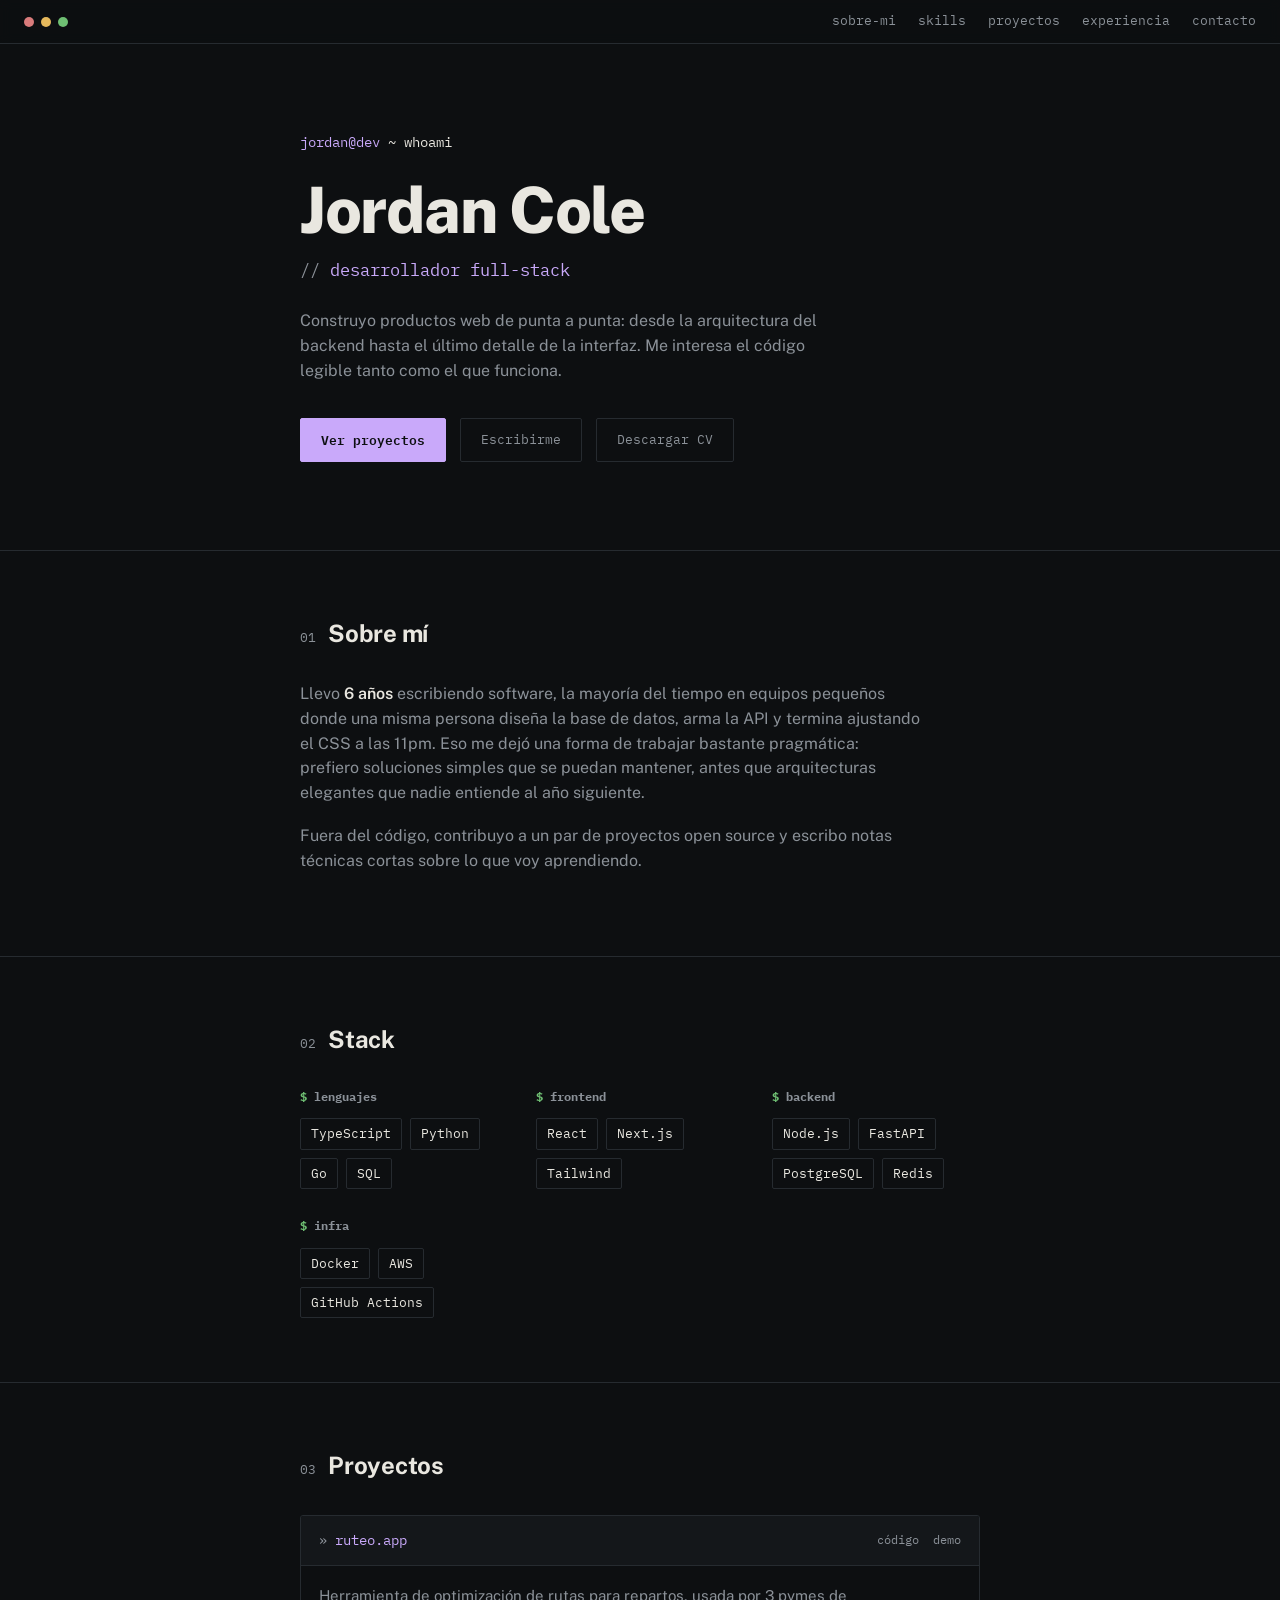
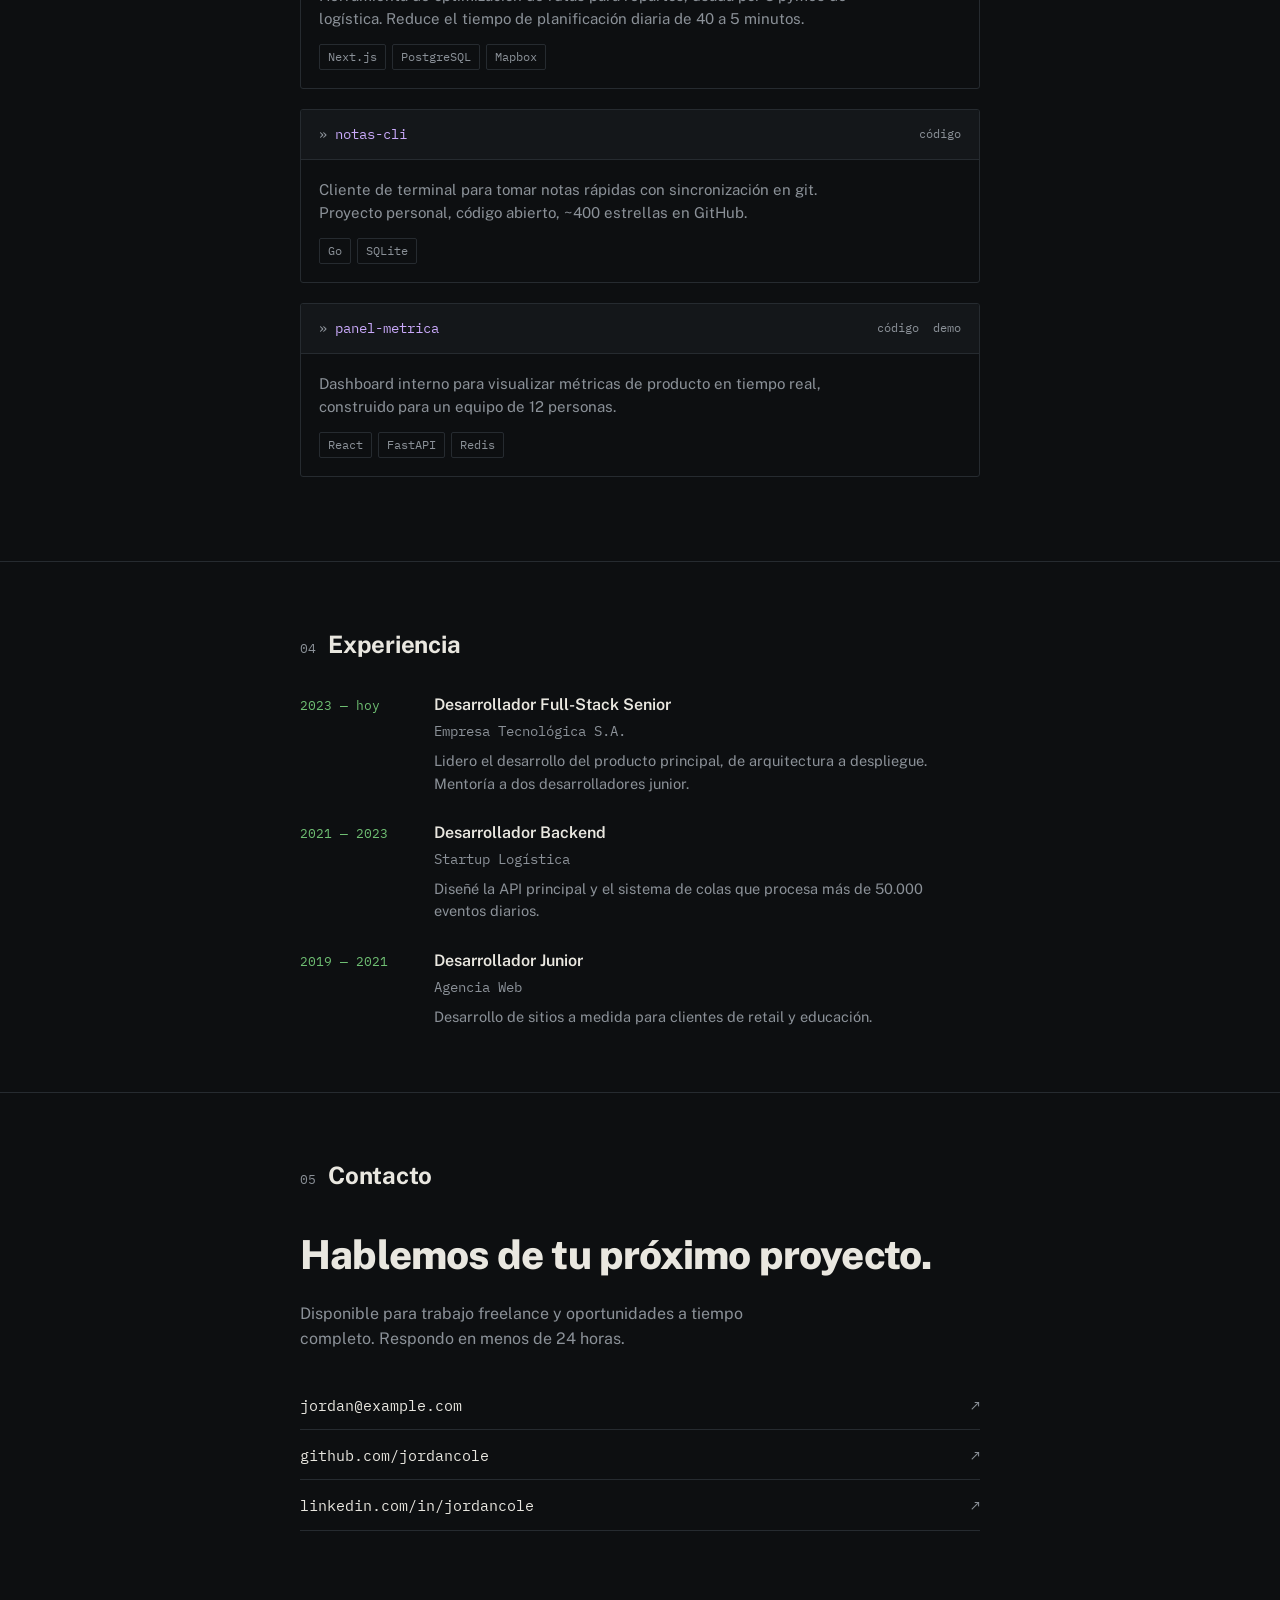
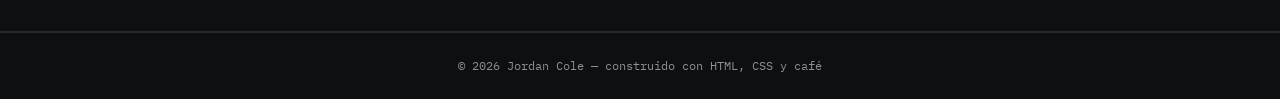
==== portafolio.html @ 0b9dd744 "v1.0" ====
<!DOCTYPE html>
<html lang="es">
<head>
<meta charset="UTF-8">
<meta name="viewport" content="width=device-width, initial-scale=1.0">
<title>Jordan Cole — Desarrollador</title>
<style>
  @import url('https://fonts.googleapis.com/css2?family=IBM+Plex+Mono:wght@400;500;600&family=Public+Sans:wght@400;500;600;700;800&display=swap');

  :root{
    --bg: #0d0f11;
    --bg-raised: #14171a;
    --line: #262b30;
    --text: #e9e7e0;
    --text-dim: #8b9198;
    --amber: #c9a9fa;
    --amber-dim: #5b21b6;
    --green: #6fbf73;
    --red: #d97b7b;
    --gutter-w: 52px;
  }

  *{ box-sizing:border-box; margin:0; padding:0; }
  html{ scroll-behavior:smooth; }

  body{
    background:var(--bg);
    color:var(--text);
    font-family:'Public Sans', sans-serif;
    line-height:1.55;
    -webkit-font-smoothing:antialiased;
  }

  ::selection{ background:var(--amber); color:#0d0f11; }

  a{ color:inherit; text-decoration:none; }

  .mono{ font-family:'IBM Plex Mono', monospace; }

  /* ---------- layout shell with gutter ---------- */
  .row{
    display:flex;
    border-bottom:1px solid var(--line);
  }
  .row:last-child{ border-bottom:none; }
  .content{
    flex:1;
    padding:64px 40px;
    max-width:760px;
    margin:0 auto;
  }
  @media (max-width:640px){
    .content{ padding:40px 20px; }
  }

  /* ---------- top bar ---------- */
  .topbar{
    display:flex;
    align-items:center;
    justify-content:space-between;
    padding:0 24px;
    height:44px;
    border-bottom:1px solid var(--line);
    font-family:'IBM Plex Mono', monospace;
    font-size:13px;
    color:var(--text-dim);
    position:sticky;
    top:0;
    background:rgba(13,15,17,0.92);
    backdrop-filter:blur(6px);
    z-index:10;
  }
  .topbar .dots{ display:flex; gap:7px; }
  .dots span{ width:10px; height:10px; border-radius:50%; display:inline-block; }
  .dots span:nth-child(1){ background:#d97b7b; }
  .dots span:nth-child(2){ background:#e6b85c; }
  .dots span:nth-child(3){ background:#6fbf73; }
  .topbar nav{ display:flex; gap:22px; }
  .topbar nav a{ color:var(--text-dim); transition:color .15s; }
  .topbar nav a:hover{ color:var(--amber); }

  /* ---------- hero ---------- */
  .hero .content{ padding-top:88px; padding-bottom:88px; }
  .prompt-line{
    font-family:'IBM Plex Mono', monospace;
    color:var(--green);
    font-size:14px;
    margin-bottom:22px;
  }
  .prompt-line .path{ color:var(--amber); }
  .prompt-line .cmd{ color:var(--text); }

  h1.name{
    font-size:clamp(38px, 6vw, 64px);
    font-weight:800;
    letter-spacing:-0.02em;
    line-height:1.05;
    margin-bottom:14px;
  }
  .role{
    font-family:'IBM Plex Mono', monospace;
    font-size:17px;
    color:var(--amber);
    margin-bottom:26px;
  }
  .role::before{ content:"// "; color:var(--text-dim); }

  .bio{
    color:var(--text-dim);
    font-size:16px;
    max-width:56ch;
    margin-bottom:34px;
  }

  .cta-row{ display:flex; gap:14px; flex-wrap:wrap; }
  .btn{
    font-family:'IBM Plex Mono', monospace;
    font-size:13px;
    padding:11px 20px;
    border:1px solid var(--line);
    border-radius:2px;
    transition:border-color .15s, color .15s, background .15s;
  }
  .btn-primary{
    background:var(--amber);
    color:#0d0f11;
    border-color:var(--amber);
    font-weight:600;
  }
  .btn-primary:hover{ background:#dcc4fd; }
  .btn-ghost{ color:var(--text-dim); }
  .btn-ghost:hover{ color:var(--text); border-color:var(--text-dim); }

  /* ---------- section headings ---------- */
  .section-head{
    display:flex;
    align-items:baseline;
    gap:12px;
    margin-bottom:30px;
  }
  .section-num{
    font-family:'IBM Plex Mono', monospace;
    font-size:13px;
    color:var(--text-dim);
  }
  .section-title{
    font-size:24px;
    font-weight:700;
    letter-spacing:-0.01em;
  }

  /* ---------- about ---------- */
  .about-text{
    color:var(--text-dim);
    font-size:16px;
    max-width:62ch;
    margin-bottom:18px;
  }
  .about-text strong{ color:var(--text); font-weight:600; }

  /* ---------- skills ---------- */
  .skill-groups{ display:grid; grid-template-columns:repeat(auto-fit, minmax(200px,1fr)); gap:28px; }
  .skill-group h3{
    font-family:'IBM Plex Mono', monospace;
    font-size:12px;
    color:var(--text-dim);
    margin-bottom:12px;
    text-transform:lowercase;
  }
  .skill-group h3::before{ content:"$ "; color:var(--green); }
  .skill-tags{ display:flex; flex-wrap:wrap; gap:8px; }
  .tag{
    font-family:'IBM Plex Mono', monospace;
    font-size:12.5px;
    padding:5px 10px;
    border:1px solid var(--line);
    border-radius:2px;
    color:var(--text);
  }

  /* ---------- projects ---------- */
  .project{
    border:1px solid var(--line);
    border-radius:3px;
    margin-bottom:20px;
    overflow:hidden;
  }
  .project-head{
    display:flex;
    justify-content:space-between;
    align-items:center;
    padding:14px 18px;
    background:var(--bg-raised);
    border-bottom:1px solid var(--line);
  }
  .project-head .fname{
    font-family:'IBM Plex Mono', monospace;
    font-size:13.5px;
    color:var(--amber);
  }
  .project-head .fname::before{ content:"» "; color:var(--text-dim); }
  .project-links{ display:flex; gap:14px; font-family:'IBM Plex Mono', monospace; font-size:12px; }
  .project-links a{ color:var(--text-dim); }
  .project-links a:hover{ color:var(--amber); }
  .project-body{ padding:18px; }
  .project-desc{ color:var(--text-dim); font-size:15px; margin-bottom:14px; max-width:60ch; }
  .project-tags{ display:flex; flex-wrap:wrap; gap:6px; }
  .project-tags .tag{ font-size:11.5px; padding:3px 8px; color:var(--text-dim); }

  /* ---------- timeline / experience ---------- */
  .timeline-item{ display:flex; gap:24px; margin-bottom:26px; }
  .timeline-item:last-child{ margin-bottom:0; }
  .tl-date{
    flex:0 0 110px;
    font-family:'IBM Plex Mono', monospace;
    font-size:12.5px;
    color:var(--green);
    padding-top:3px;
  }
  .tl-body h4{ font-size:16px; font-weight:600; margin-bottom:3px; }
  .tl-body .tl-org{ color:var(--text-dim); font-size:13.5px; margin-bottom:8px; font-family:'IBM Plex Mono', monospace; }
  .tl-body p{ color:var(--text-dim); font-size:14.5px; max-width:58ch; }

  /* ---------- contact ---------- */
  .contact .content{ padding-bottom:100px; }
  .contact-title{
    font-size:clamp(28px, 4vw, 40px);
    font-weight:800;
    letter-spacing:-0.02em;
    margin-bottom:16px;
  }
  .contact-sub{ color:var(--text-dim); font-size:16px; margin-bottom:30px; max-width:52ch; }
  .contact-links{ display:flex; flex-direction:column; gap:2px; }
  .contact-links a{
    font-family:'IBM Plex Mono', monospace;
    font-size:15px;
    padding:12px 0;
    border-bottom:1px solid var(--line);
    display:flex;
    justify-content:space-between;
    align-items:center;
    color:var(--text);
    transition:color .15s, padding-left .15s;
  }
  .contact-links a:hover{ color:var(--amber); padding-left:8px; }
  .contact-links a .arrow{ color:var(--text-dim); }

  footer{
    text-align:center;
    padding:24px;
    font-family:'IBM Plex Mono', monospace;
    font-size:12px;
    color:var(--text-dim);
    border-top:1px solid var(--line);
  }

  @media (prefers-reduced-motion: reduce){
    html{ scroll-behavior:auto; }
    *{ transition:none !important; }
  }

  :focus-visible{ outline:2px solid var(--amber); outline-offset:2px; }
</style>
</head>
<body>

<div class="topbar">
  <div class="dots"><span></span><span></span><span></span></div>
  <nav>
    <a href="#sobre-mi">sobre-mi</a>
    <a href="#skills">skills</a>
    <a href="#proyectos">proyectos</a>
    <a href="#experiencia">experiencia</a>
    <a href="#contacto">contacto</a>
  </nav>
</div>

<!-- HERO -->
<section class="hero row" id="inicio">
  <div class="content">
    <div class="prompt-line"><span class="path">jordan@dev</span><span class="cmd"> ~ whoami</span></div>
    <h1 class="name">Jordan Cole</h1>
    <p class="role">desarrollador full-stack</p>
    <p class="bio">Construyo productos web de punta a punta: desde la arquitectura del backend hasta el último detalle de la interfaz. Me interesa el código legible tanto como el que funciona.</p>
    <div class="cta-row">
      <a class="btn btn-primary" href="#proyectos">Ver proyectos</a>
      <a class="btn btn-ghost" href="#contacto">Escribirme</a>
      <a class="btn btn-ghost" href="#" target="_blank">Descargar CV</a>
    </div>
  </div>
</section>

<!-- SOBRE MI -->
<section class="row" id="sobre-mi">
  <div class="content">
    <div class="section-head">
      <span class="section-num mono">01</span>
      <h2 class="section-title">Sobre mí</h2>
    </div>
    <p class="about-text">Llevo <strong>6 años</strong> escribiendo software, la mayoría del tiempo en equipos pequeños donde una misma persona diseña la base de datos, arma la API y termina ajustando el CSS a las 11pm. Eso me dejó una forma de trabajar bastante pragmática: prefiero soluciones simples que se puedan mantener, antes que arquitecturas elegantes que nadie entiende al año siguiente.</p>
    <p class="about-text">Fuera del código, contribuyo a un par de proyectos open source y escribo notas técnicas cortas sobre lo que voy aprendiendo.</p>
  </div>
</section>

<!-- SKILLS -->
<section class="row" id="skills">
  <div class="content">
    <div class="section-head">
      <span class="section-num mono">02</span>
      <h2 class="section-title">Stack</h2>
    </div>
    <div class="skill-groups">
      <div class="skill-group">
        <h3>lenguajes</h3>
        <div class="skill-tags">
          <span class="tag">TypeScript</span>
          <span class="tag">Python</span>
          <span class="tag">Go</span>
          <span class="tag">SQL</span>
        </div>
      </div>
      <div class="skill-group">
        <h3>frontend</h3>
        <div class="skill-tags">
          <span class="tag">React</span>
          <span class="tag">Next.js</span>
          <span class="tag">Tailwind</span>
        </div>
      </div>
      <div class="skill-group">
        <h3>backend</h3>
        <div class="skill-tags">
          <span class="tag">Node.js</span>
          <span class="tag">FastAPI</span>
          <span class="tag">PostgreSQL</span>
          <span class="tag">Redis</span>
        </div>
      </div>
      <div class="skill-group">
        <h3>infra</h3>
        <div class="skill-tags">
          <span class="tag">Docker</span>
          <span class="tag">AWS</span>
          <span class="tag">GitHub Actions</span>
        </div>
      </div>
    </div>
  </div>
</section>

<!-- PROYECTOS -->
<section class="row" id="proyectos">
  <div class="content">
    <div class="section-head">
      <span class="section-num mono">03</span>
      <h2 class="section-title">Proyectos</h2>
    </div>

    <div class="project">
      <div class="project-head">
        <span class="fname">ruteo.app</span>
        <div class="project-links">
          <a href="#" target="_blank">código</a>
          <a href="#" target="_blank">demo</a>
        </div>
      </div>
      <div class="project-body">
        <p class="project-desc">Herramienta de optimización de rutas para repartos, usada por 3 pymes de logística. Reduce el tiempo de planificación diaria de 40 a 5 minutos.</p>
        <div class="project-tags">
          <span class="tag">Next.js</span><span class="tag">PostgreSQL</span><span class="tag">Mapbox</span>
        </div>
      </div>
    </div>

    <div class="project">
      <div class="project-head">
        <span class="fname">notas-cli</span>
        <div class="project-links">
          <a href="#" target="_blank">código</a>
        </div>
      </div>
      <div class="project-body">
        <p class="project-desc">Cliente de terminal para tomar notas rápidas con sincronización en git. Proyecto personal, código abierto, ~400 estrellas en GitHub.</p>
        <div class="project-tags">
          <span class="tag">Go</span><span class="tag">SQLite</span>
        </div>
      </div>
    </div>

    <div class="project">
      <div class="project-head">
        <span class="fname">panel-metrica</span>
        <div class="project-links">
          <a href="#" target="_blank">código</a>
          <a href="#" target="_blank">demo</a>
        </div>
      </div>
      <div class="project-body">
        <p class="project-desc">Dashboard interno para visualizar métricas de producto en tiempo real, construido para un equipo de 12 personas.</p>
        <div class="project-tags">
          <span class="tag">React</span><span class="tag">FastAPI</span><span class="tag">Redis</span>
        </div>
      </div>
    </div>
  </div>
</section>

<!-- EXPERIENCIA -->
<section class="row" id="experiencia">
  <div class="content">
    <div class="section-head">
      <span class="section-num mono">04</span>
      <h2 class="section-title">Experiencia</h2>
    </div>

    <div class="timeline-item">
      <div class="tl-date mono">2023 — hoy</div>
      <div class="tl-body">
        <h4>Desarrollador Full-Stack Senior</h4>
        <div class="tl-org">Empresa Tecnológica S.A.</div>
        <p>Lidero el desarrollo del producto principal, de arquitectura a despliegue. Mentoría a dos desarrolladores junior.</p>
      </div>
    </div>

    <div class="timeline-item">
      <div class="tl-date mono">2021 — 2023</div>
      <div class="tl-body">
        <h4>Desarrollador Backend</h4>
        <div class="tl-org">Startup Logística</div>
        <p>Diseñé la API principal y el sistema de colas que procesa más de 50.000 eventos diarios.</p>
      </div>
    </div>

    <div class="timeline-item">
      <div class="tl-date mono">2019 — 2021</div>
      <div class="tl-body">
        <h4>Desarrollador Junior</h4>
        <div class="tl-org">Agencia Web</div>
        <p>Desarrollo de sitios a medida para clientes de retail y educación.</p>
      </div>
    </div>
  </div>
</section>

<!-- CONTACTO -->
<section class="contact row" id="contacto">
  <div class="content">
    <div class="section-head">
      <span class="section-num mono">05</span>
      <h2 class="section-title">Contacto</h2>
    </div>
    <p class="contact-title">Hablemos de tu próximo proyecto.</p>
    <p class="contact-sub">Disponible para trabajo freelance y oportunidades a tiempo completo. Respondo en menos de 24 horas.</p>
    <div class="contact-links">
      <a href="mailto:jordan@example.com"><span>jordan@example.com</span><span class="arrow">↗</span></a>
      <a href="#" target="_blank"><span>github.com/jordancole</span><span class="arrow">↗</span></a>
      <a href="#" target="_blank"><span>linkedin.com/in/jordancole</span><span class="arrow">↗</span></a>
    </div>
  </div>
</section>

<footer>© 2026 Jordan Cole — construido con HTML, CSS y café</footer>

</body>
</html>
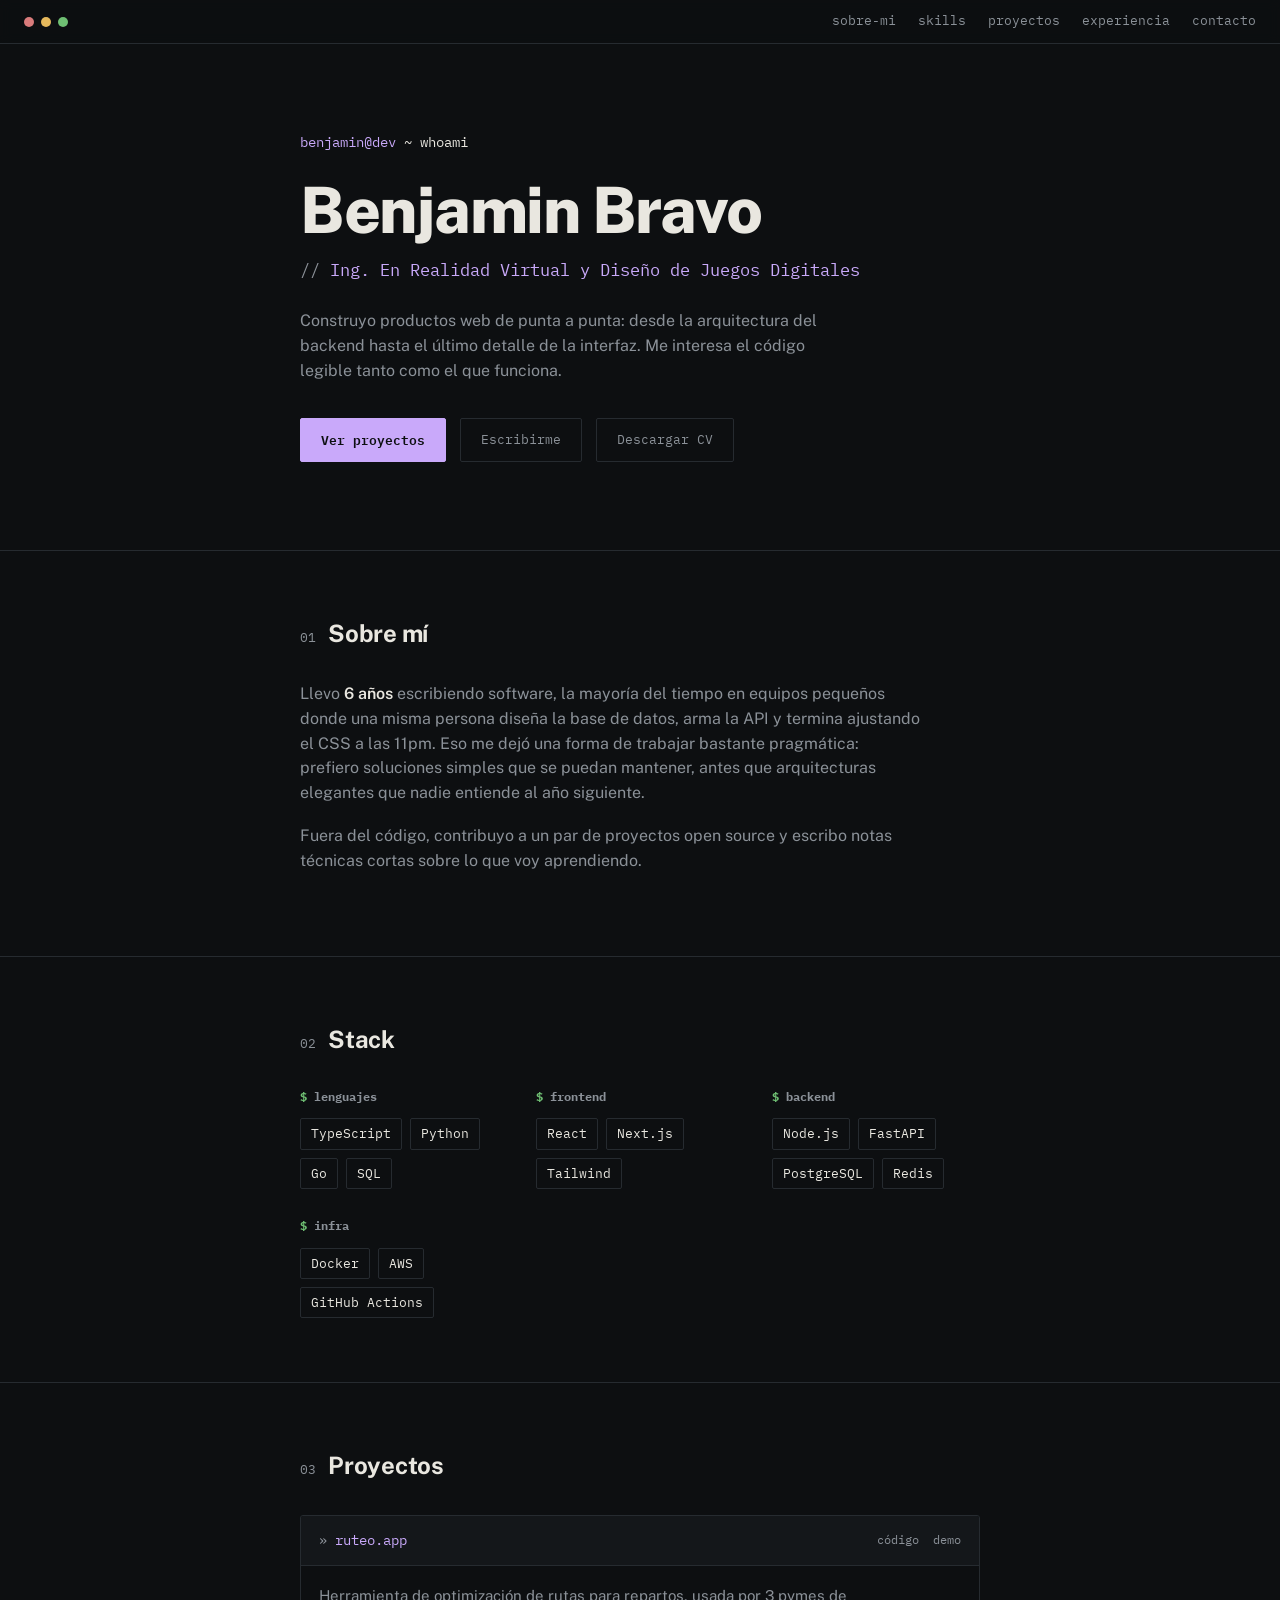
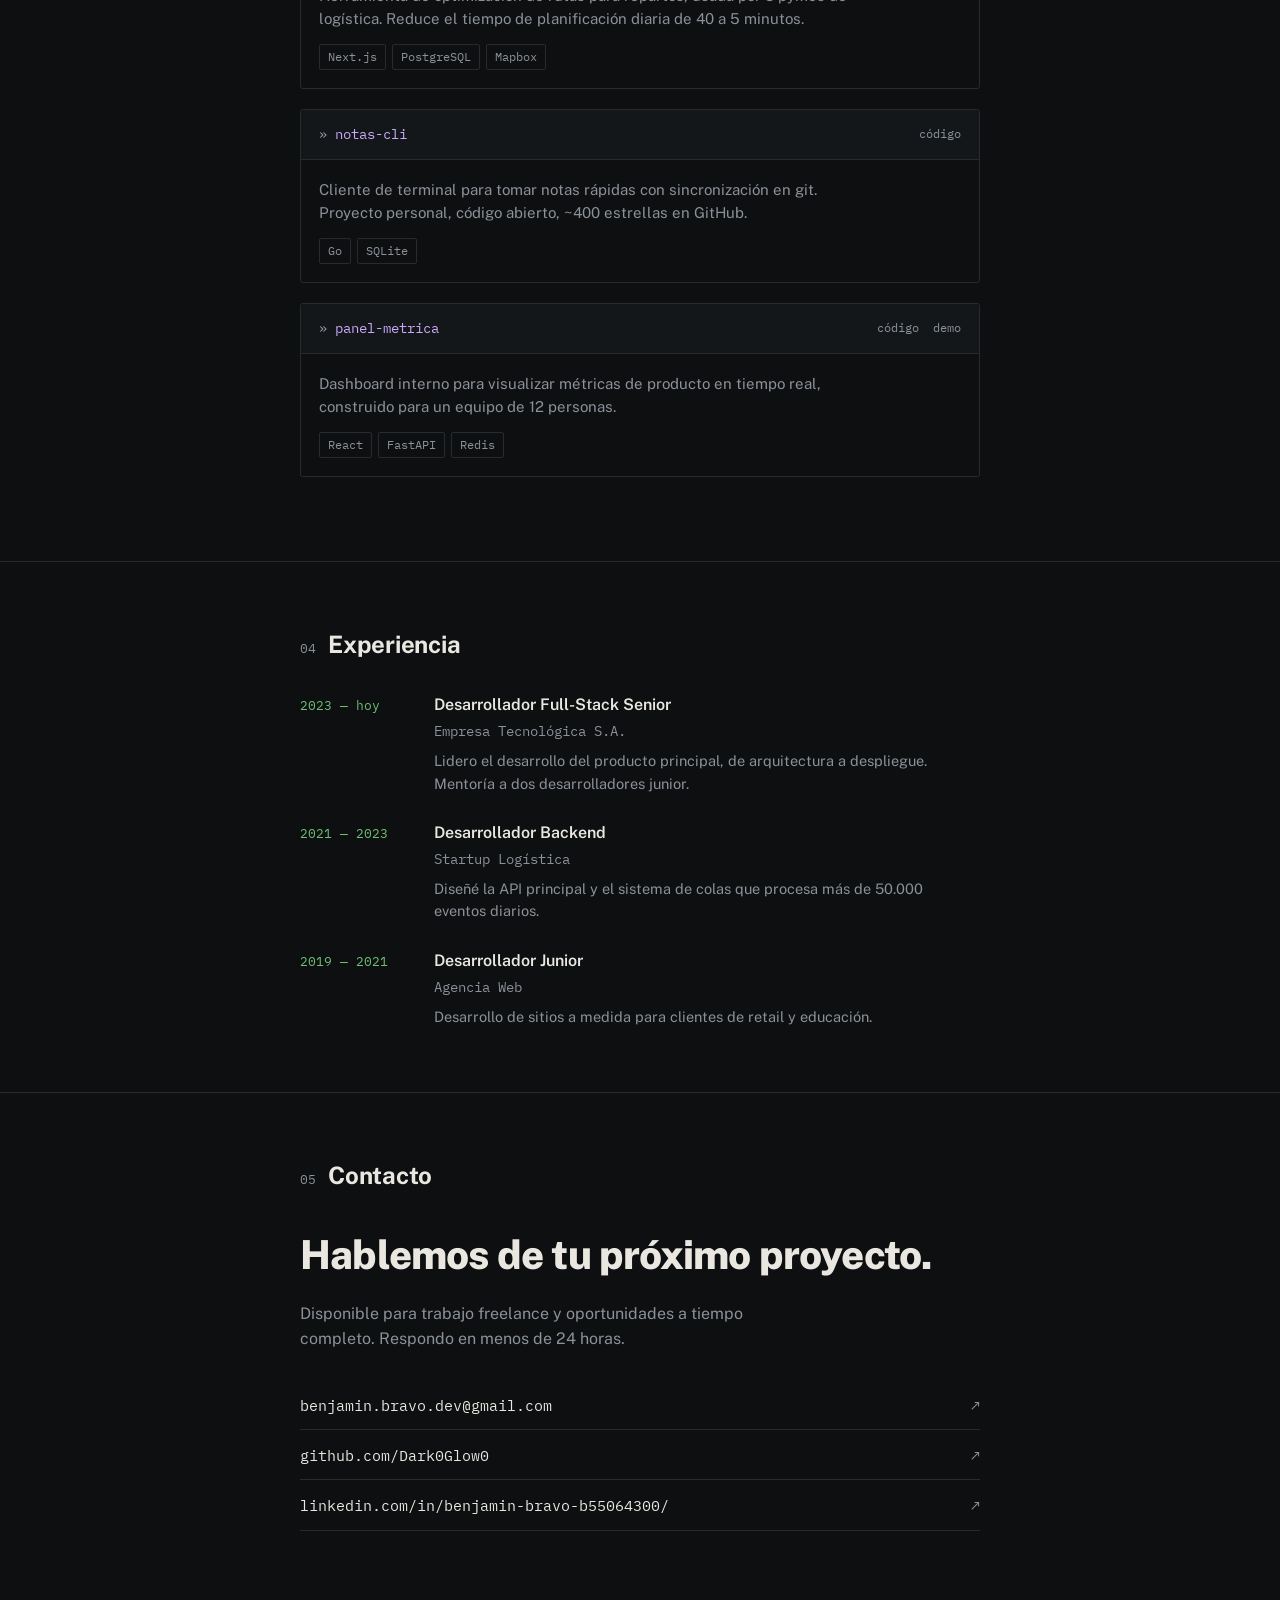
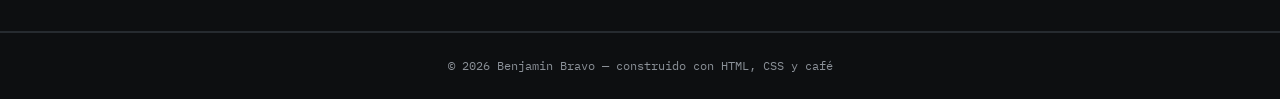
==== commit 3fa970b1: "V2.0 Se Cambio parte de la información adaptada a mi" ====
--- a/portafolio.html
+++ b/portafolio.html
@@ -278,9 +278,9 @@
 <!-- HERO -->
 <section class="hero row" id="inicio">
   <div class="content">
-    <div class="prompt-line"><span class="path">jordan@dev</span><span class="cmd"> ~ whoami</span></div>
-    <h1 class="name">Jordan Cole</h1>
-    <p class="role">desarrollador full-stack</p>
+    <div class="prompt-line"><span class="path">benjamin@dev</span><span class="cmd"> ~ whoami</span></div>
+    <h1 class="name">Benjamin Bravo</h1>
+    <p class="role">Ing. En Realidad Virtual y Diseño de Juegos Digitales</p>
     <p class="bio">Construyo productos web de punta a punta: desde la arquitectura del backend hasta el último detalle de la interfaz. Me interesa el código legible tanto como el que funciona.</p>
     <div class="cta-row">
       <a class="btn btn-primary" href="#proyectos">Ver proyectos</a>
@@ -452,14 +452,14 @@
     <p class="contact-title">Hablemos de tu próximo proyecto.</p>
     <p class="contact-sub">Disponible para trabajo freelance y oportunidades a tiempo completo. Respondo en menos de 24 horas.</p>
     <div class="contact-links">
-      <a href="mailto:jordan@example.com"><span>jordan@example.com</span><span class="arrow">↗</span></a>
-      <a href="#" target="_blank"><span>github.com/jordancole</span><span class="arrow">↗</span></a>
-      <a href="#" target="_blank"><span>linkedin.com/in/jordancole</span><span class="arrow">↗</span></a>
-    </div>
-  </div>
-</section>
-
-<footer>© 2026 Jordan Cole — construido con HTML, CSS y café</footer>
+      <a href="mailto:benjamin.bravo.dev@gmail.com"><span>benjamin.bravo.dev@gmail.com</span><span class="arrow">↗</span></a>
+      <a href="https://github.com/Dark0Glow0" target="_blank"><span>github.com/Dark0Glow0</span><span class="arrow">↗</span></a>
+      <a href="https://linkedin.com/in/benjamin-bravo-b55064300/" target="_blank"><span>linkedin.com/in/benjamin-bravo-b55064300/</span><span class="arrow">↗</span></a>
+    </div>
+  </div>
+</section>
+
+<footer>© 2026 Benjamin Bravo — construido con HTML, CSS y café</footer>
 
 </body>
 </html>
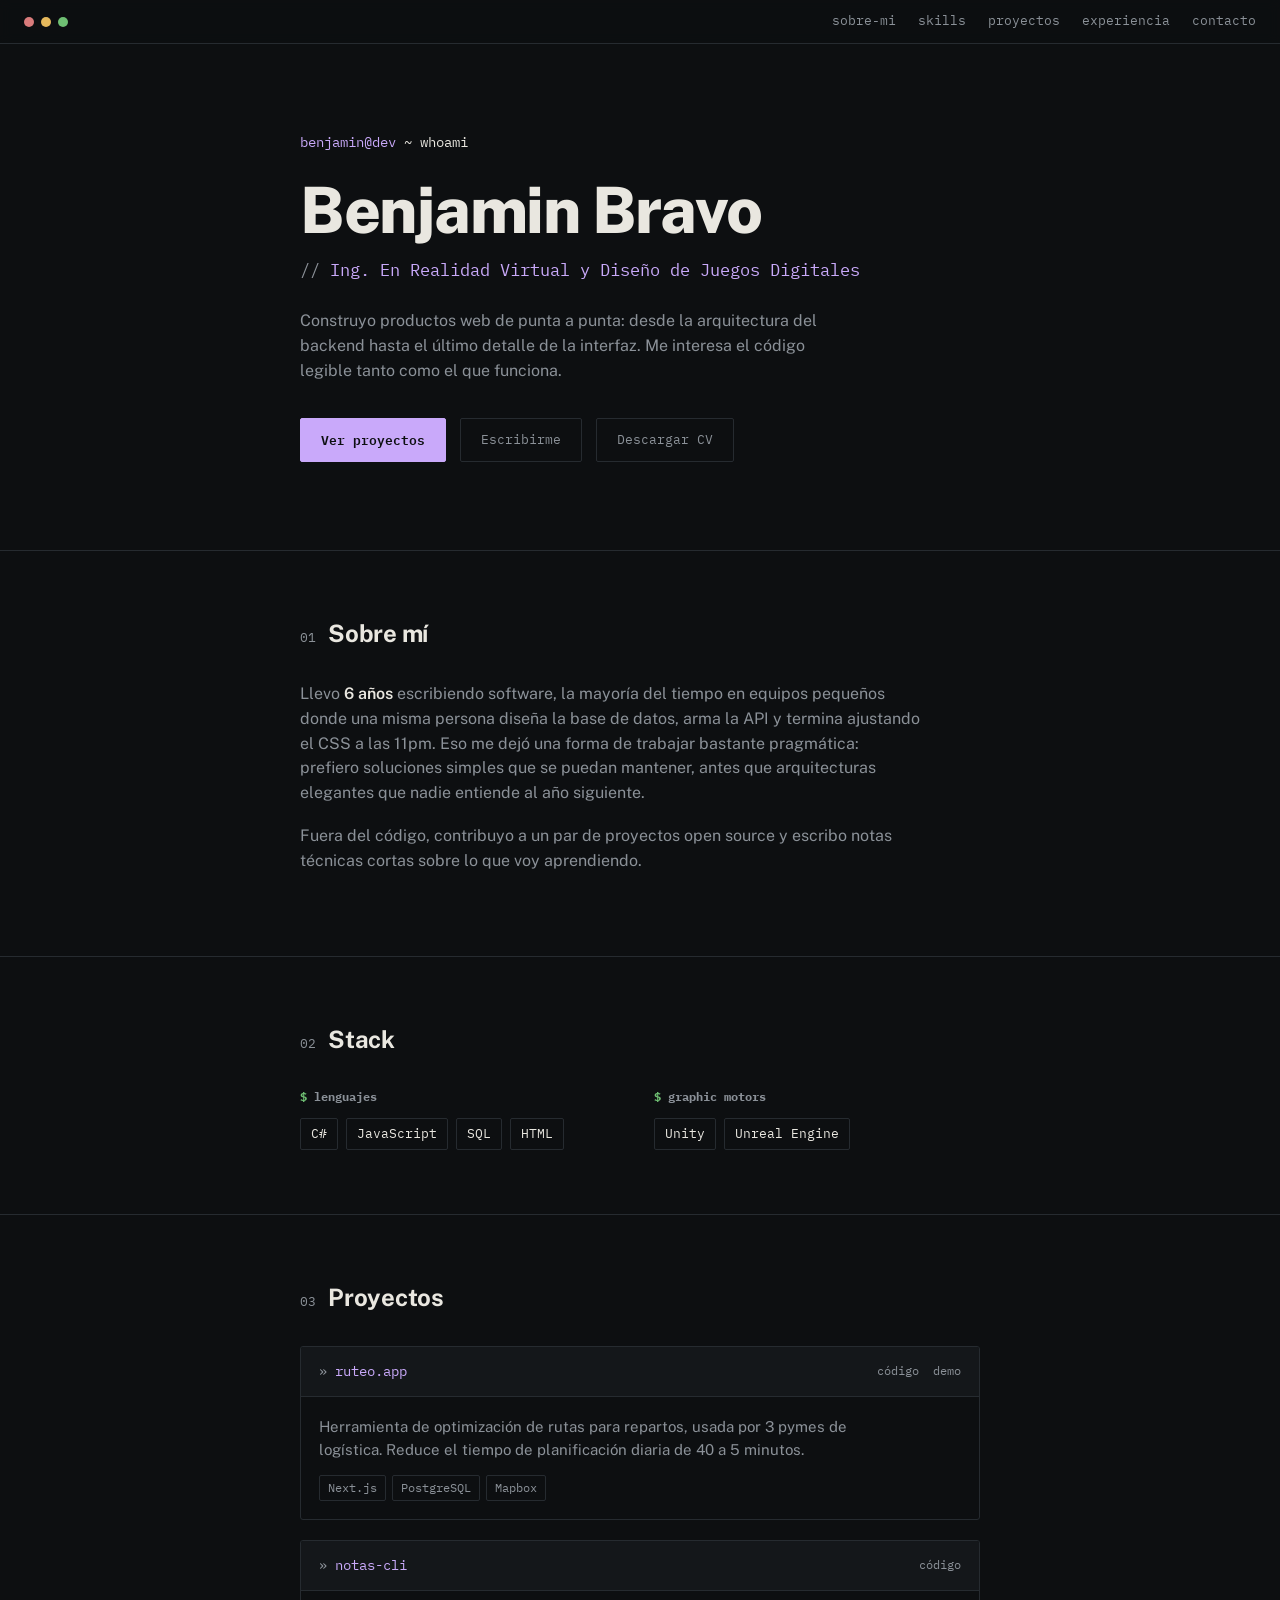
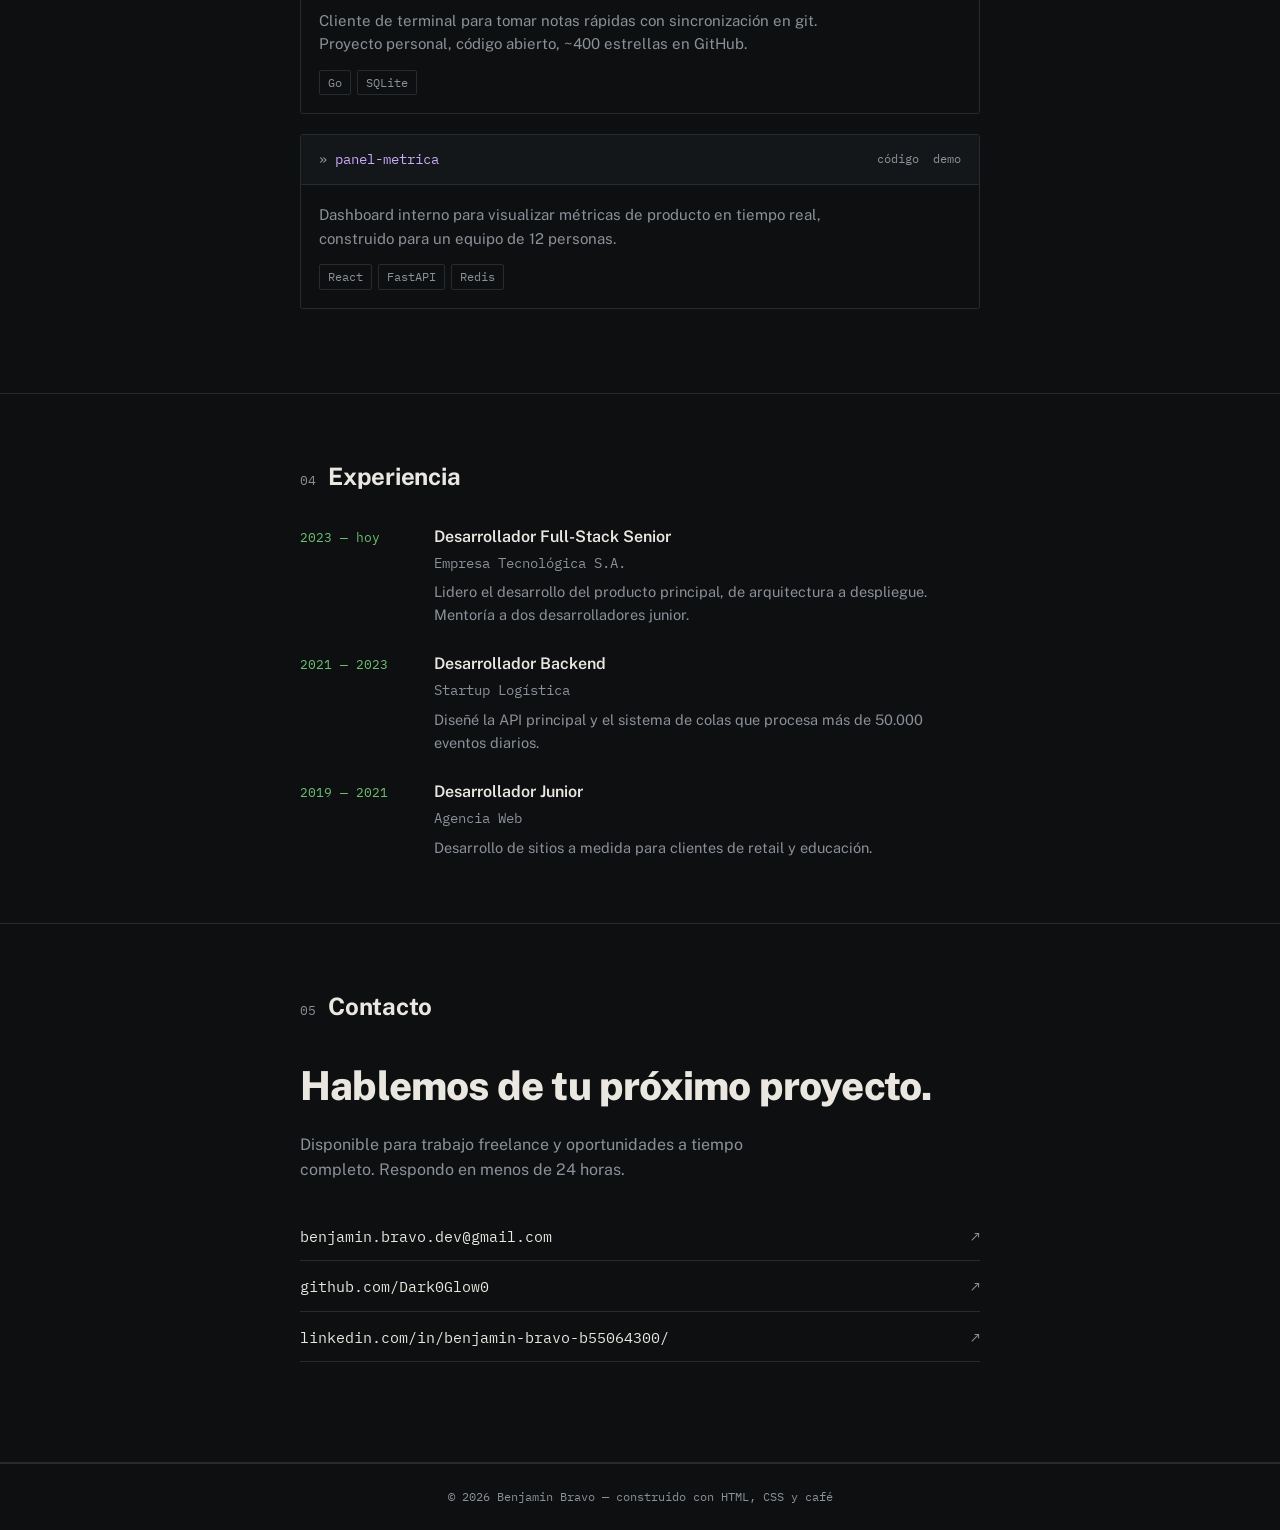
==== commit f4b31d86: "V2.1 Se cambio nombre de pagina y la sección skills" ====
--- a/portafolio.html
+++ b/portafolio.html
@@ -3,7 +3,7 @@
 <head>
 <meta charset="UTF-8">
 <meta name="viewport" content="width=device-width, initial-scale=1.0">
-<title>Jordan Cole — Desarrollador</title>
+<title>Benjamin Bravo — Desarrollador</title>
 <style>
   @import url('https://fonts.googleapis.com/css2?family=IBM+Plex+Mono:wght@400;500;600&family=Public+Sans:wght@400;500;600;700;800&display=swap');
 
@@ -313,35 +313,17 @@
       <div class="skill-group">
         <h3>lenguajes</h3>
         <div class="skill-tags">
-          <span class="tag">TypeScript</span>
-          <span class="tag">Python</span>
-          <span class="tag">Go</span>
+          <span class="tag">C#</span>
+          <span class="tag">JavaScript</span>
           <span class="tag">SQL</span>
+          <span class="tag">HTML</span>
         </div>
       </div>
       <div class="skill-group">
-        <h3>frontend</h3>
+        <h3>Graphic Motors</h3>
         <div class="skill-tags">
-          <span class="tag">React</span>
-          <span class="tag">Next.js</span>
-          <span class="tag">Tailwind</span>
-        </div>
-      </div>
-      <div class="skill-group">
-        <h3>backend</h3>
-        <div class="skill-tags">
-          <span class="tag">Node.js</span>
-          <span class="tag">FastAPI</span>
-          <span class="tag">PostgreSQL</span>
-          <span class="tag">Redis</span>
-        </div>
-      </div>
-      <div class="skill-group">
-        <h3>infra</h3>
-        <div class="skill-tags">
-          <span class="tag">Docker</span>
-          <span class="tag">AWS</span>
-          <span class="tag">GitHub Actions</span>
+          <span class="tag">Unity</span>
+          <span class="tag">Unreal Engine</span>
         </div>
       </div>
     </div>
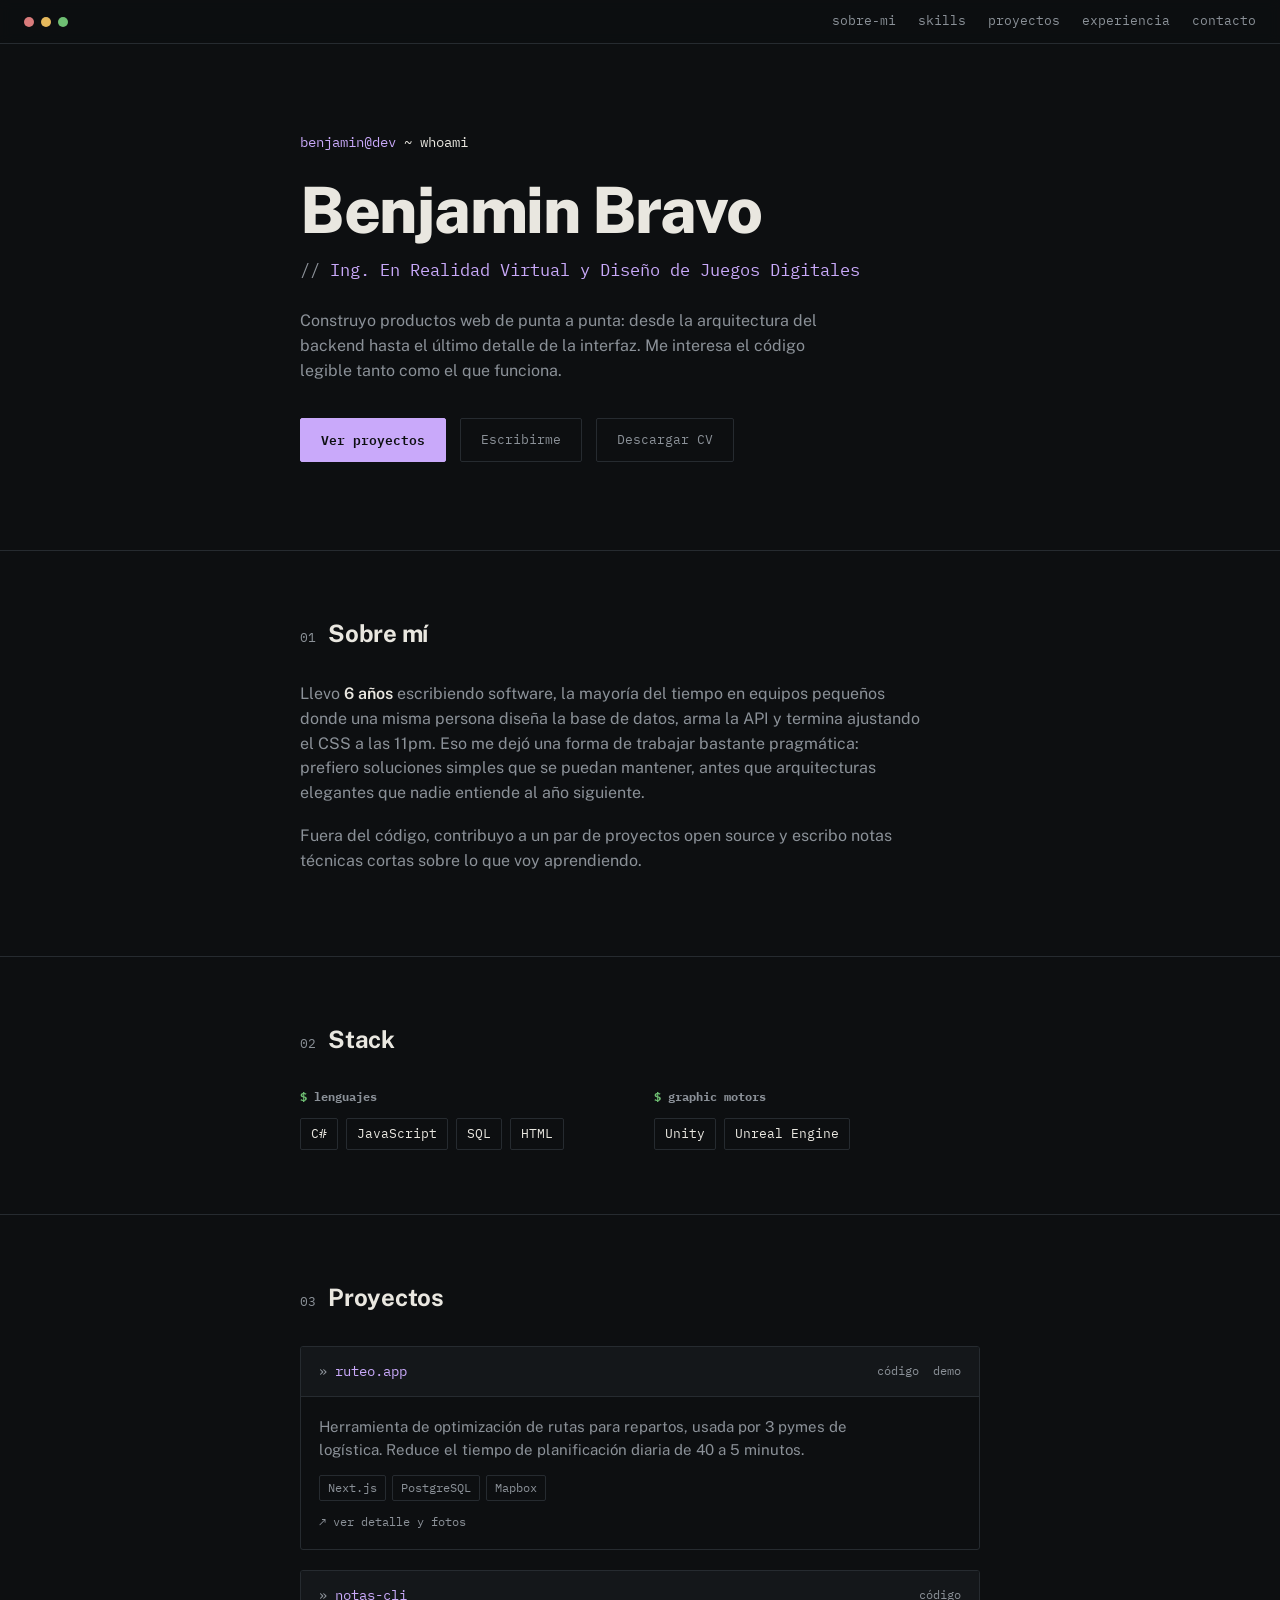
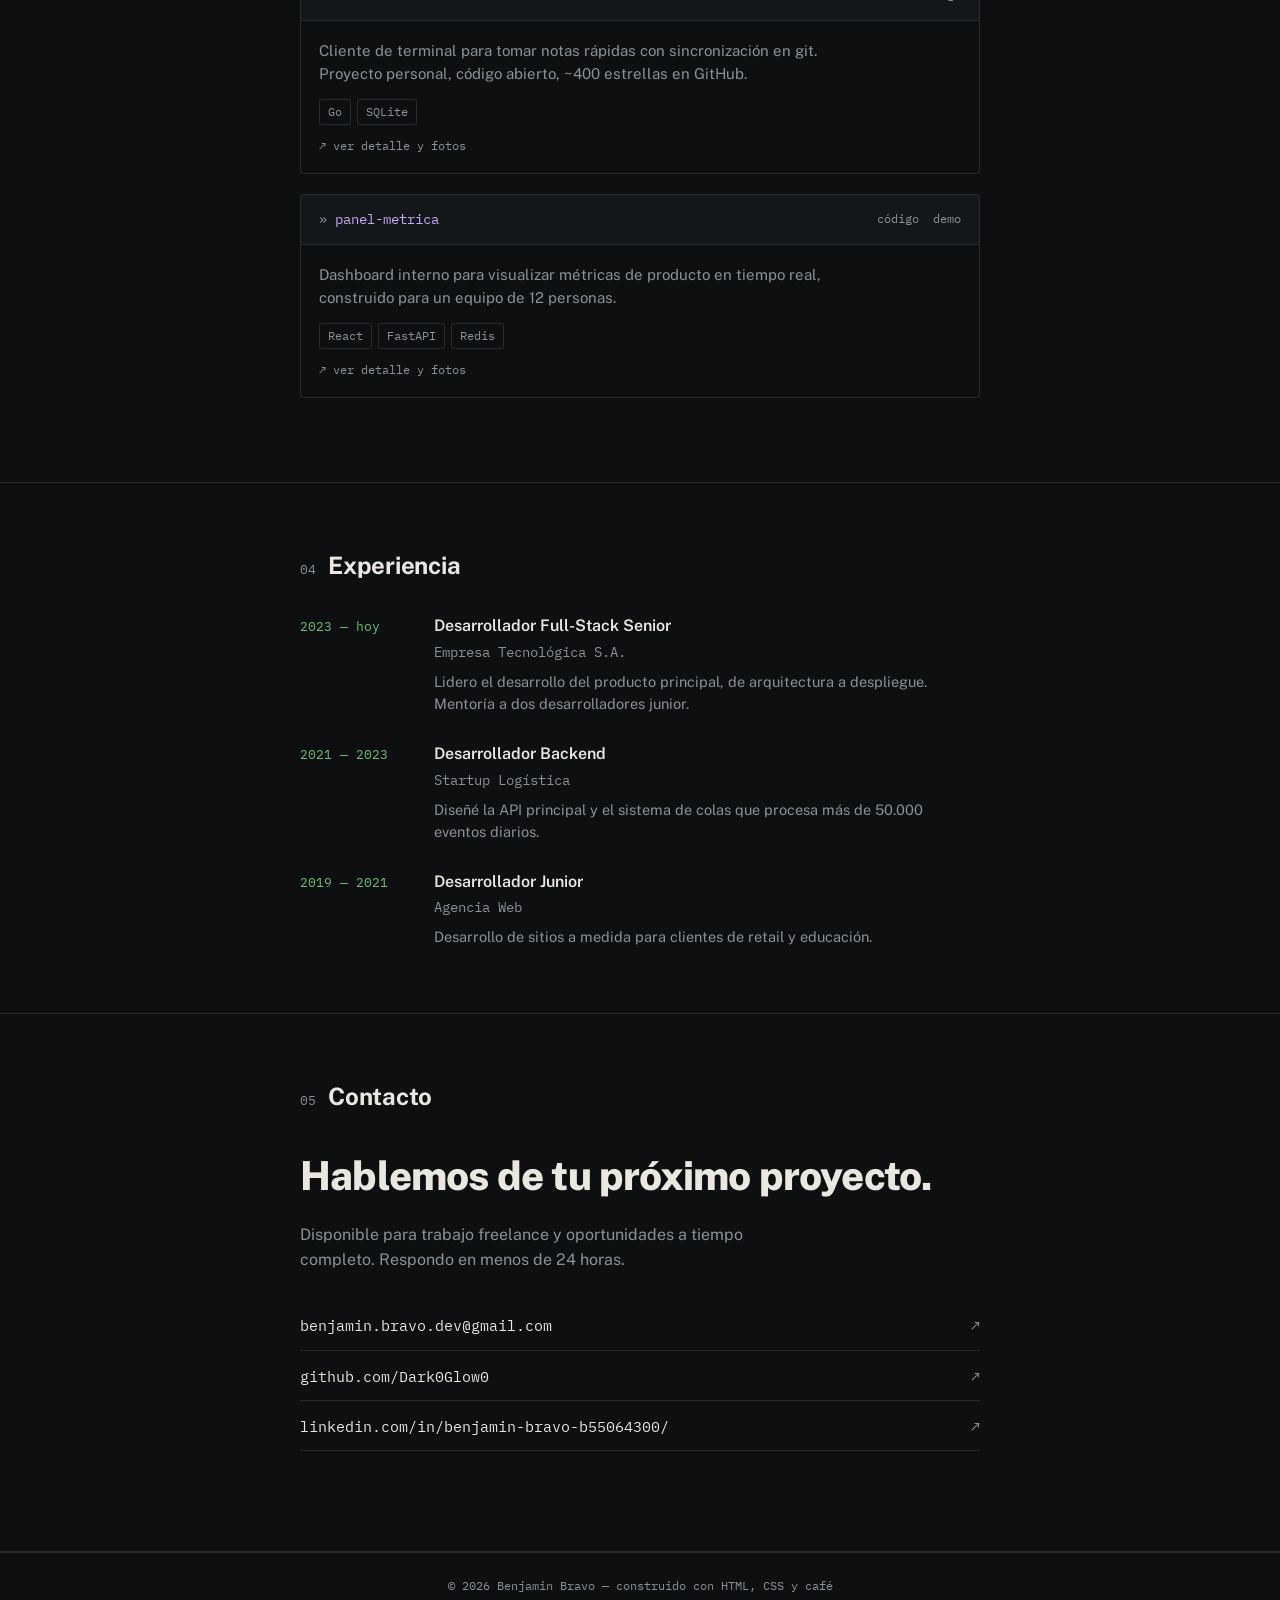
==== commit a80f9ea3: "V2.2 Se crea apartado de portafolio" ====
--- a/portafolio.html
+++ b/portafolio.html
@@ -260,6 +260,114 @@
   }
 
   :focus-visible{ outline:2px solid var(--amber); outline-offset:2px; }
+
+  /* ---------- project card as trigger ---------- */
+  .project{ cursor:pointer; transition:border-color .15s; }
+  .project:hover{ border-color:var(--amber-dim); }
+  .project-head .fname{ cursor:pointer; }
+  .project-open-hint{
+    font-family:'IBM Plex Mono', monospace;
+    font-size:11.5px;
+    color:var(--text-dim);
+  }
+  .project-open-hint::before{ content:"↗ "; }
+
+  /* ---------- project modal ---------- */
+  .modal-overlay{
+    display:none;
+    position:fixed;
+    inset:0;
+    background:rgba(13,15,17,0.82);
+    backdrop-filter:blur(4px);
+    z-index:100;
+    align-items:center;
+    justify-content:center;
+    padding:24px;
+  }
+  .modal-overlay.open{ display:flex; }
+
+  .modal-box{
+    background:var(--bg-raised);
+    border:1px solid var(--line);
+    border-radius:4px;
+    max-width:640px;
+    width:100%;
+    max-height:86vh;
+    overflow-y:auto;
+    animation:modalIn .18s ease;
+  }
+  @keyframes modalIn{
+    from{ opacity:0; transform:translateY(8px); }
+    to{ opacity:1; transform:translateY(0); }
+  }
+
+  .modal-head{
+    display:flex;
+    justify-content:space-between;
+    align-items:center;
+    padding:14px 18px;
+    border-bottom:1px solid var(--line);
+  }
+  .modal-head .fname{
+    font-family:'IBM Plex Mono', monospace;
+    font-size:13.5px;
+    color:var(--amber);
+  }
+  .modal-head .fname::before{ content:"» "; color:var(--text-dim); }
+  .modal-close{
+    font-family:'IBM Plex Mono', monospace;
+    font-size:13px;
+    color:var(--text-dim);
+    border:1px solid var(--line);
+    border-radius:2px;
+    padding:4px 9px;
+    background:none;
+    cursor:pointer;
+    transition:color .15s, border-color .15s;
+  }
+  .modal-close:hover{ color:var(--red); border-color:var(--red); }
+
+  .modal-body{ padding:18px; }
+  .modal-desc{ color:var(--text-dim); font-size:15px; margin-bottom:16px; }
+  .modal-desc strong{ color:var(--text); font-weight:600; }
+
+  /* continuous photo carousel */
+  .carousel{
+    position:relative;
+    overflow:hidden;
+    border:1px solid var(--line);
+    border-radius:3px;
+    margin-bottom:16px;
+    -webkit-mask-image:linear-gradient(to right, transparent 0, #000 24px, #000 calc(100% - 24px), transparent 100%);
+            mask-image:linear-gradient(to right, transparent 0, #000 24px, #000 calc(100% - 24px), transparent 100%);
+  }
+  .carousel-track{
+    display:flex;
+    gap:10px;
+    width:max-content;
+    animation:carouselScroll 22s linear infinite;
+  }
+  .carousel:hover .carousel-track{ animation-play-state:paused; }
+  .carousel-track img{
+    height:150px;
+    width:220px;
+    object-fit:cover;
+    border-radius:2px;
+    display:block;
+    flex:0 0 auto;
+  }
+  @keyframes carouselScroll{
+    from{ transform:translateX(0); }
+    to{ transform:translateX(-50%); }
+  }
+  @media (prefers-reduced-motion: reduce){
+    .carousel-track{ animation:none; }
+  }
+
+  .modal-tags{ display:flex; flex-wrap:wrap; gap:6px; margin-bottom:16px; }
+  .modal-links{ display:flex; gap:14px; font-family:'IBM Plex Mono', monospace; font-size:12.5px; }
+  .modal-links a{ color:var(--text-dim); }
+  .modal-links a:hover{ color:var(--amber); }
 </style>
 </head>
 <body>
@@ -338,12 +446,12 @@
       <h2 class="section-title">Proyectos</h2>
     </div>
 
-    <div class="project">
+    <div class="project" onclick="openModal('modal-ruteo')">
       <div class="project-head">
         <span class="fname">ruteo.app</span>
         <div class="project-links">
-          <a href="#" target="_blank">código</a>
-          <a href="#" target="_blank">demo</a>
+          <a href="#" target="_blank" onclick="event.stopPropagation()">código</a>
+          <a href="#" target="_blank" onclick="event.stopPropagation()">demo</a>
         </div>
       </div>
       <div class="project-body">
@@ -351,14 +459,15 @@
         <div class="project-tags">
           <span class="tag">Next.js</span><span class="tag">PostgreSQL</span><span class="tag">Mapbox</span>
         </div>
-      </div>
-    </div>
-
-    <div class="project">
+        <p class="project-open-hint" style="margin-top:12px;">ver detalle y fotos</p>
+      </div>
+    </div>
+
+    <div class="project" onclick="openModal('modal-notas')">
       <div class="project-head">
         <span class="fname">notas-cli</span>
         <div class="project-links">
-          <a href="#" target="_blank">código</a>
+          <a href="#" target="_blank" onclick="event.stopPropagation()">código</a>
         </div>
       </div>
       <div class="project-body">
@@ -366,15 +475,16 @@
         <div class="project-tags">
           <span class="tag">Go</span><span class="tag">SQLite</span>
         </div>
-      </div>
-    </div>
-
-    <div class="project">
+        <p class="project-open-hint" style="margin-top:12px;">ver detalle y fotos</p>
+      </div>
+    </div>
+
+    <div class="project" onclick="openModal('modal-panel')">
       <div class="project-head">
         <span class="fname">panel-metrica</span>
         <div class="project-links">
-          <a href="#" target="_blank">código</a>
-          <a href="#" target="_blank">demo</a>
+          <a href="#" target="_blank" onclick="event.stopPropagation()">código</a>
+          <a href="#" target="_blank" onclick="event.stopPropagation()">demo</a>
         </div>
       </div>
       <div class="project-body">
@@ -382,10 +492,102 @@
         <div class="project-tags">
           <span class="tag">React</span><span class="tag">FastAPI</span><span class="tag">Redis</span>
         </div>
+        <p class="project-open-hint" style="margin-top:12px;">ver detalle y fotos</p>
       </div>
     </div>
   </div>
 </section>
+
+<!-- MODALES DE PROYECTO -->
+<div class="modal-overlay" id="modal-ruteo" onclick="closeOnBackdrop(event, 'modal-ruteo')">
+  <div class="modal-box">
+    <div class="modal-head">
+      <span class="fname">ruteo.app</span>
+      <button class="modal-close" onclick="closeModal('modal-ruteo')">cerrar ✕</button>
+    </div>
+    <div class="modal-body">
+      <div class="carousel">
+        <div class="carousel-track">
+          <img src="https://placehold.co/440x300/14171a/8b9198?text=ruteo.app+1" alt="Captura de ruteo.app 1">
+          <img src="https://placehold.co/440x300/14171a/8b9198?text=ruteo.app+2" alt="Captura de ruteo.app 2">
+          <img src="https://placehold.co/440x300/14171a/8b9198?text=ruteo.app+3" alt="Captura de ruteo.app 3">
+          <img src="https://placehold.co/440x300/14171a/8b9198?text=ruteo.app+4" alt="Captura de ruteo.app 4">
+          <img src="https://placehold.co/440x300/14171a/8b9198?text=ruteo.app+1" alt="Captura de ruteo.app 1" aria-hidden="true">
+          <img src="https://placehold.co/440x300/14171a/8b9198?text=ruteo.app+2" alt="Captura de ruteo.app 2" aria-hidden="true">
+          <img src="https://placehold.co/440x300/14171a/8b9198?text=ruteo.app+3" alt="Captura de ruteo.app 3" aria-hidden="true">
+          <img src="https://placehold.co/440x300/14171a/8b9198?text=ruteo.app+4" alt="Captura de ruteo.app 4" aria-hidden="true">
+        </div>
+      </div>
+      <p class="modal-desc">Herramienta de optimización de rutas para repartos, usada por <strong>3 pymes de logística</strong>. Calcula el orden óptimo de entregas considerando ventanas horarias, capacidad del vehículo y tráfico en tiempo real. Reduce el tiempo de planificación diaria de 40 a 5 minutos y ha bajado el kilometraje recorrido en promedio un 18%.</p>
+      <div class="modal-tags">
+        <span class="tag">Next.js</span><span class="tag">PostgreSQL</span><span class="tag">Mapbox</span>
+      </div>
+      <div class="modal-links">
+        <a href="#" target="_blank">ver código ↗</a>
+        <a href="#" target="_blank">ver demo ↗</a>
+      </div>
+    </div>
+  </div>
+</div>
+
+<div class="modal-overlay" id="modal-notas" onclick="closeOnBackdrop(event, 'modal-notas')">
+  <div class="modal-box">
+    <div class="modal-head">
+      <span class="fname">notas-cli</span>
+      <button class="modal-close" onclick="closeModal('modal-notas')">cerrar ✕</button>
+    </div>
+    <div class="modal-body">
+      <div class="carousel">
+        <div class="carousel-track">
+          <img src="https://placehold.co/440x300/14171a/8b9198?text=notas-cli+1" alt="Captura de notas-cli 1">
+          <img src="https://placehold.co/440x300/14171a/8b9198?text=notas-cli+2" alt="Captura de notas-cli 2">
+          <img src="https://placehold.co/440x300/14171a/8b9198?text=notas-cli+3" alt="Captura de notas-cli 3">
+          <img src="https://placehold.co/440x300/14171a/8b9198?text=notas-cli+1" alt="Captura de notas-cli 1" aria-hidden="true">
+          <img src="https://placehold.co/440x300/14171a/8b9198?text=notas-cli+2" alt="Captura de notas-cli 2" aria-hidden="true">
+          <img src="https://placehold.co/440x300/14171a/8b9198?text=notas-cli+3" alt="Captura de notas-cli 3" aria-hidden="true">
+        </div>
+      </div>
+      <p class="modal-desc">Cliente de terminal para tomar notas rápidas con <strong>sincronización en git</strong>. Cada nota se guarda como un archivo markdown versionado, así que el historial completo de cambios queda disponible sin depender de ningún servidor propio. Proyecto personal, código abierto, ~400 estrellas en GitHub.</p>
+      <div class="modal-tags">
+        <span class="tag">Go</span><span class="tag">SQLite</span>
+      </div>
+      <div class="modal-links">
+        <a href="#" target="_blank">ver código ↗</a>
+      </div>
+    </div>
+  </div>
+</div>
+
+<div class="modal-overlay" id="modal-panel" onclick="closeOnBackdrop(event, 'modal-panel')">
+  <div class="modal-box">
+    <div class="modal-head">
+      <span class="fname">panel-metrica</span>
+      <button class="modal-close" onclick="closeModal('modal-panel')">cerrar ✕</button>
+    </div>
+    <div class="modal-body">
+      <div class="carousel">
+        <div class="carousel-track">
+          <img src="https://placehold.co/440x300/14171a/8b9198?text=panel-metrica+1" alt="Captura de panel-metrica 1">
+          <img src="https://placehold.co/440x300/14171a/8b9198?text=panel-metrica+2" alt="Captura de panel-metrica 2">
+          <img src="https://placehold.co/440x300/14171a/8b9198?text=panel-metrica+3" alt="Captura de panel-metrica 3">
+          <img src="https://placehold.co/440x300/14171a/8b9198?text=panel-metrica+4" alt="Captura de panel-metrica 4">
+          <img src="https://placehold.co/440x300/14171a/8b9198?text=panel-metrica+1" alt="Captura de panel-metrica 1" aria-hidden="true">
+          <img src="https://placehold.co/440x300/14171a/8b9198?text=panel-metrica+2" alt="Captura de panel-metrica 2" aria-hidden="true">
+          <img src="https://placehold.co/440x300/14171a/8b9198?text=panel-metrica+3" alt="Captura de panel-metrica 3" aria-hidden="true">
+          <img src="https://placehold.co/440x300/14171a/8b9198?text=panel-metrica+4" alt="Captura de panel-metrica 4" aria-hidden="true">
+        </div>
+      </div>
+      <p class="modal-desc">Dashboard interno para visualizar métricas de producto en <strong>tiempo real</strong>, construido para un equipo de 12 personas. Integra eventos vía WebSockets y permite armar paneles personalizados por equipo, con alertas automáticas cuando una métrica se sale de rango.</p>
+      <div class="modal-tags">
+        <span class="tag">React</span><span class="tag">FastAPI</span><span class="tag">Redis</span>
+      </div>
+      <div class="modal-links">
+        <a href="#" target="_blank">ver código ↗</a>
+        <a href="#" target="_blank">ver demo ↗</a>
+      </div>
+    </div>
+  </div>
+</div>
 
 <!-- EXPERIENCIA -->
 <section class="row" id="experiencia">
@@ -443,5 +645,26 @@
 
 <footer>© 2026 Benjamin Bravo — construido con HTML, CSS y café</footer>
 
+
+<script>
+  function openModal(id){
+    document.getElementById(id).classList.add('open');
+    document.body.style.overflow = 'hidden';
+  }
+  function closeModal(id){
+    document.getElementById(id).classList.remove('open');
+    document.body.style.overflow = '';
+  }
+  function closeOnBackdrop(evt, id){
+    if(evt.target.id === id) closeModal(id);
+  }
+  document.addEventListener('keydown', function(evt){
+    if(evt.key === 'Escape'){
+      document.querySelectorAll('.modal-overlay.open').forEach(function(m){
+        closeModal(m.id);
+      });
+    }
+  });
+</script>
 </body>
 </html>
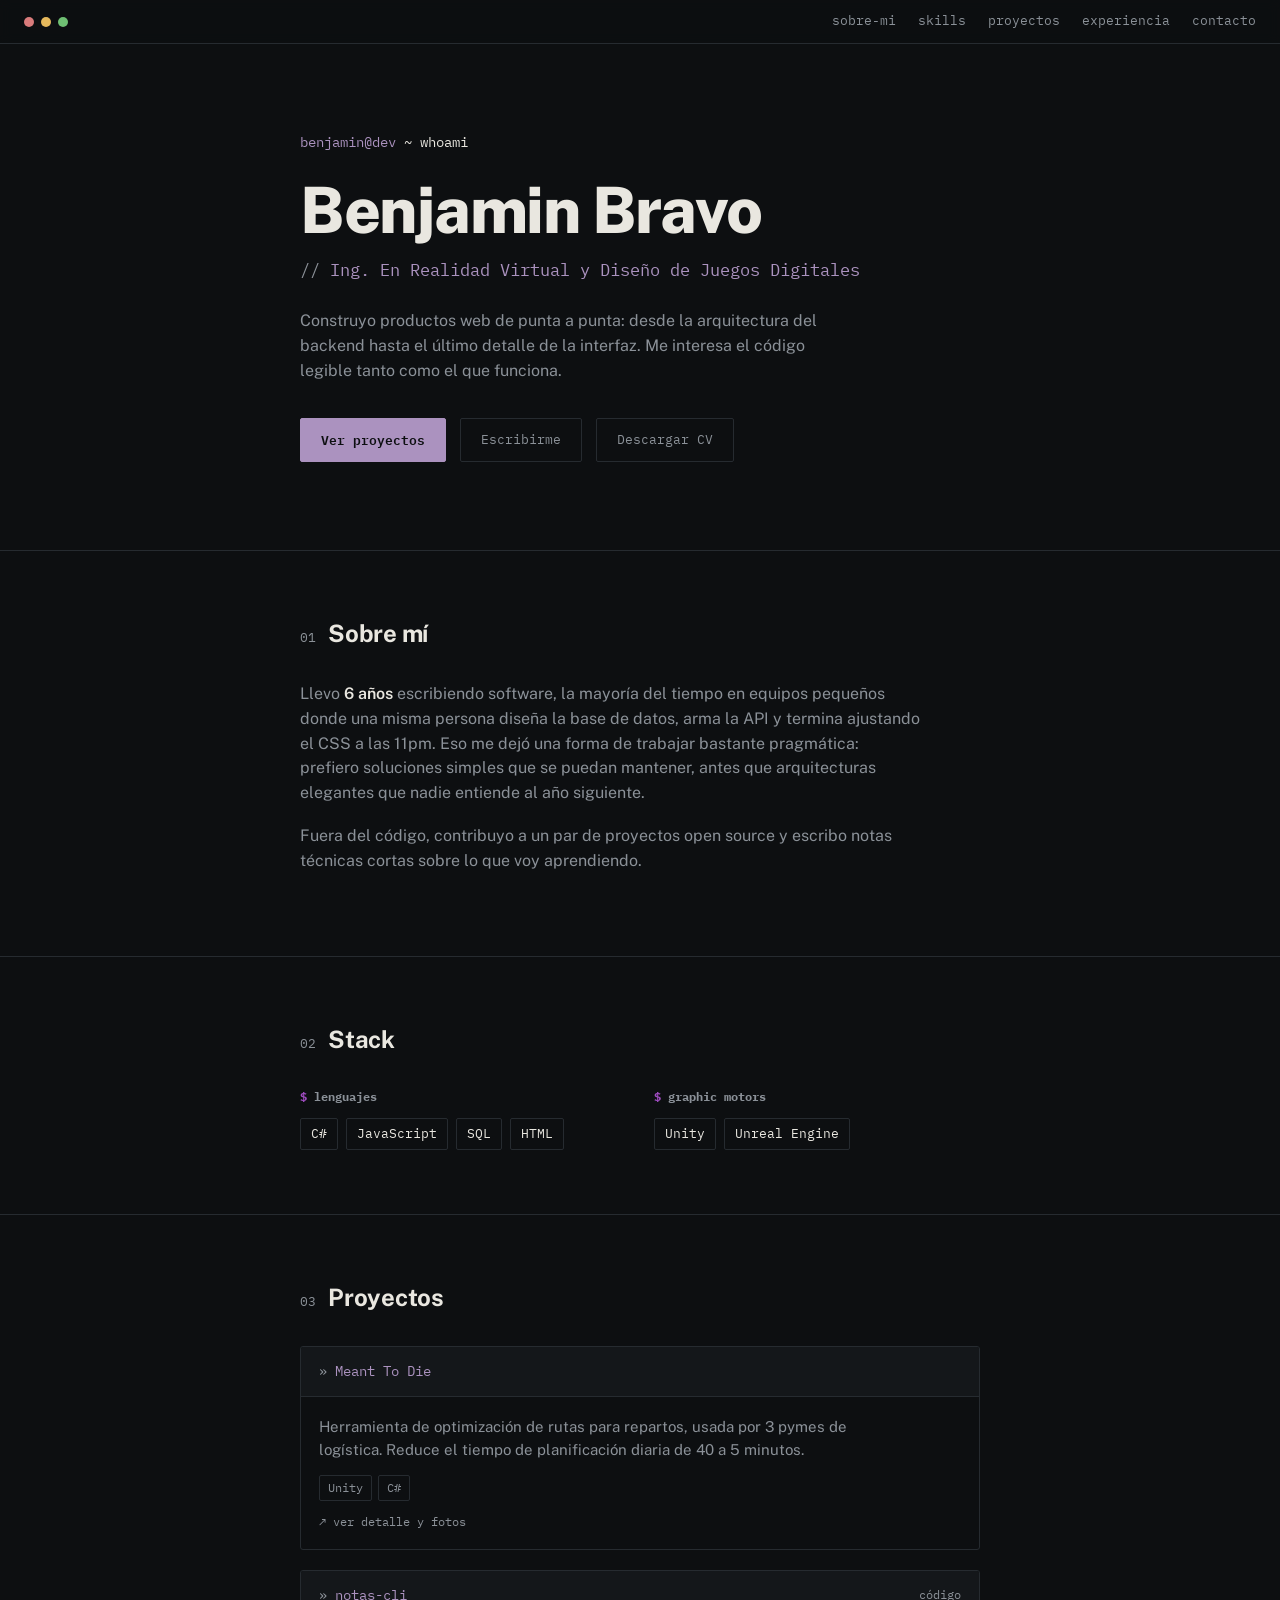
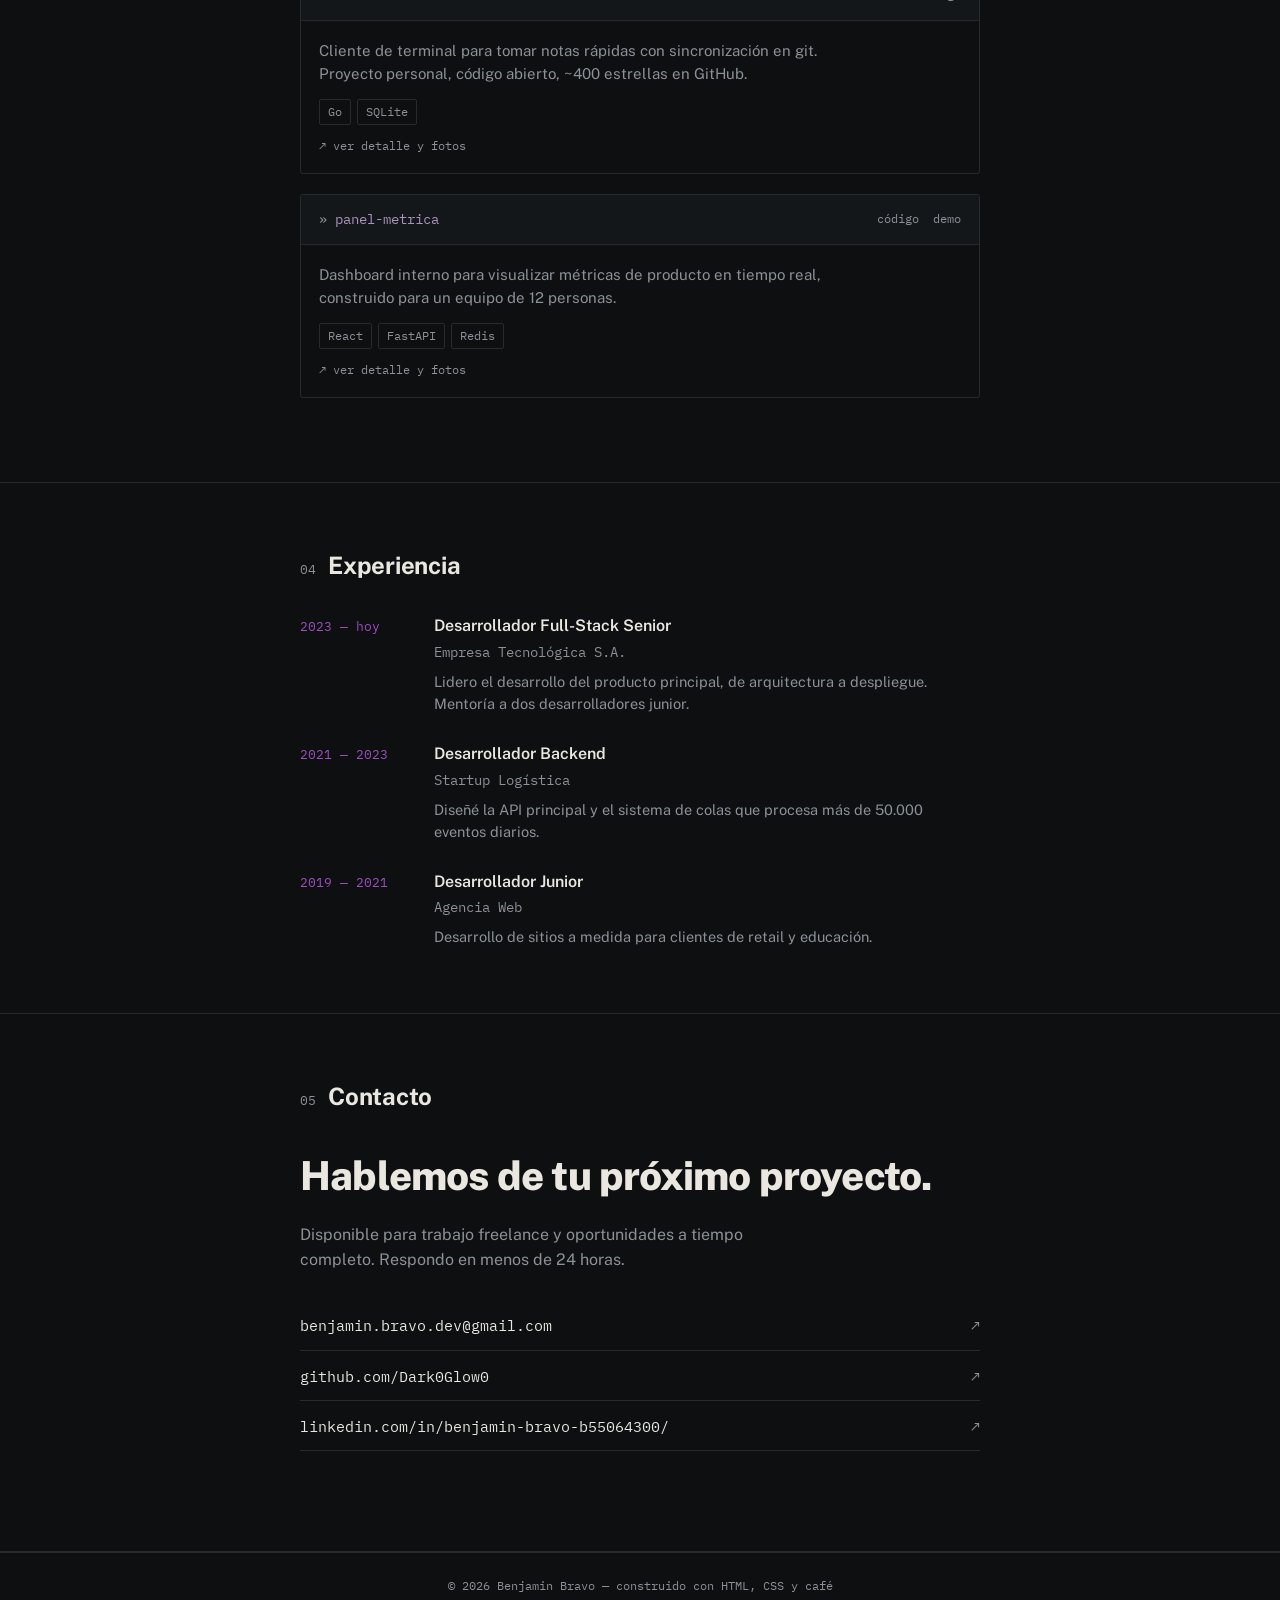
==== commit 27bb7000: "V2.4 imagenes, videos subidos y cambio de colores" ====
--- a/portafolio.html
+++ b/portafolio.html
@@ -13,9 +13,9 @@
     --line: #262b30;
     --text: #e9e7e0;
     --text-dim: #8b9198;
-    --amber: #c9a9fa;
+    --amber: #ab92bf;
     --amber-dim: #5b21b6;
-    --green: #6fbf73;
+    --green: #b154d6e3;
     --red: #d97b7b;
     --gutter-w: 52px;
   }
@@ -77,7 +77,7 @@
   .dots span:nth-child(3){ background:#6fbf73; }
   .topbar nav{ display:flex; gap:22px; }
   .topbar nav a{ color:var(--text-dim); transition:color .15s; }
-  .topbar nav a:hover{ color:var(--amber); }
+  .topbar nav a:hover{ color:var(--amber-dim); }
 
   /* ---------- hero ---------- */
   .hero .content{ padding-top:88px; padding-bottom:88px; }
@@ -448,16 +448,12 @@
 
     <div class="project" onclick="openModal('modal-ruteo')">
       <div class="project-head">
-        <span class="fname">ruteo.app</span>
-        <div class="project-links">
-          <a href="#" target="_blank" onclick="event.stopPropagation()">código</a>
-          <a href="#" target="_blank" onclick="event.stopPropagation()">demo</a>
-        </div>
+        <span class="fname">Meant To Die</span>
       </div>
       <div class="project-body">
         <p class="project-desc">Herramienta de optimización de rutas para repartos, usada por 3 pymes de logística. Reduce el tiempo de planificación diaria de 40 a 5 minutos.</p>
         <div class="project-tags">
-          <span class="tag">Next.js</span><span class="tag">PostgreSQL</span><span class="tag">Mapbox</span>
+          <span class="tag">Unity</span><span class="tag">C#</span>
         </div>
         <p class="project-open-hint" style="margin-top:12px;">ver detalle y fotos</p>
       </div>
@@ -502,25 +498,25 @@
 <div class="modal-overlay" id="modal-ruteo" onclick="closeOnBackdrop(event, 'modal-ruteo')">
   <div class="modal-box">
     <div class="modal-head">
-      <span class="fname">ruteo.app</span>
+      <span class="fname">Meant To Die</span>
       <button class="modal-close" onclick="closeModal('modal-ruteo')">cerrar ✕</button>
     </div>
     <div class="modal-body">
       <div class="carousel">
         <div class="carousel-track">
-          <img src="https://placehold.co/440x300/14171a/8b9198?text=ruteo.app+1" alt="Captura de ruteo.app 1">
-          <img src="https://placehold.co/440x300/14171a/8b9198?text=ruteo.app+2" alt="Captura de ruteo.app 2">
-          <img src="https://placehold.co/440x300/14171a/8b9198?text=ruteo.app+3" alt="Captura de ruteo.app 3">
-          <img src="https://placehold.co/440x300/14171a/8b9198?text=ruteo.app+4" alt="Captura de ruteo.app 4">
-          <img src="https://placehold.co/440x300/14171a/8b9198?text=ruteo.app+1" alt="Captura de ruteo.app 1" aria-hidden="true">
-          <img src="https://placehold.co/440x300/14171a/8b9198?text=ruteo.app+2" alt="Captura de ruteo.app 2" aria-hidden="true">
-          <img src="https://placehold.co/440x300/14171a/8b9198?text=ruteo.app+3" alt="Captura de ruteo.app 3" aria-hidden="true">
-          <img src="https://placehold.co/440x300/14171a/8b9198?text=ruteo.app+4" alt="Captura de ruteo.app 4" aria-hidden="true">
+          <img src="Files/Imagenes/MTD_1.png" alt="Captura de ruteo.app 1">
+          <img src="Files/Imagenes/MTD_2.png" alt="Captura de ruteo.app 2">
+          <img src="Files/Imagenes/MTD_3.png" alt="Captura de ruteo.app 3">
+          <img src="Files/Imagenes/MTD_4.png" alt="Captura de ruteo.app 4">
+          <img src="Files/Imagenes/MTD_1.png" alt="Captura de ruteo.app 1" aria-hidden="true">
+          <img src="Files/Imagenes/MTD_2.png" alt="Captura de ruteo.app 2" aria-hidden="true">
+          <img src="Files/Imagenes/MTD_3.png" alt="Captura de ruteo.app 3" aria-hidden="true">
+          <img src="Files/Imagenes/MTD_4.png" alt="Captura de ruteo.app 4" aria-hidden="true">
         </div>
       </div>
       <p class="modal-desc">Herramienta de optimización de rutas para repartos, usada por <strong>3 pymes de logística</strong>. Calcula el orden óptimo de entregas considerando ventanas horarias, capacidad del vehículo y tráfico en tiempo real. Reduce el tiempo de planificación diaria de 40 a 5 minutos y ha bajado el kilometraje recorrido en promedio un 18%.</p>
       <div class="modal-tags">
-        <span class="tag">Next.js</span><span class="tag">PostgreSQL</span><span class="tag">Mapbox</span>
+        <span class="tag">Unity</span><span class="tag">C#</span>
       </div>
       <div class="modal-links">
         <a href="#" target="_blank">ver código ↗</a>
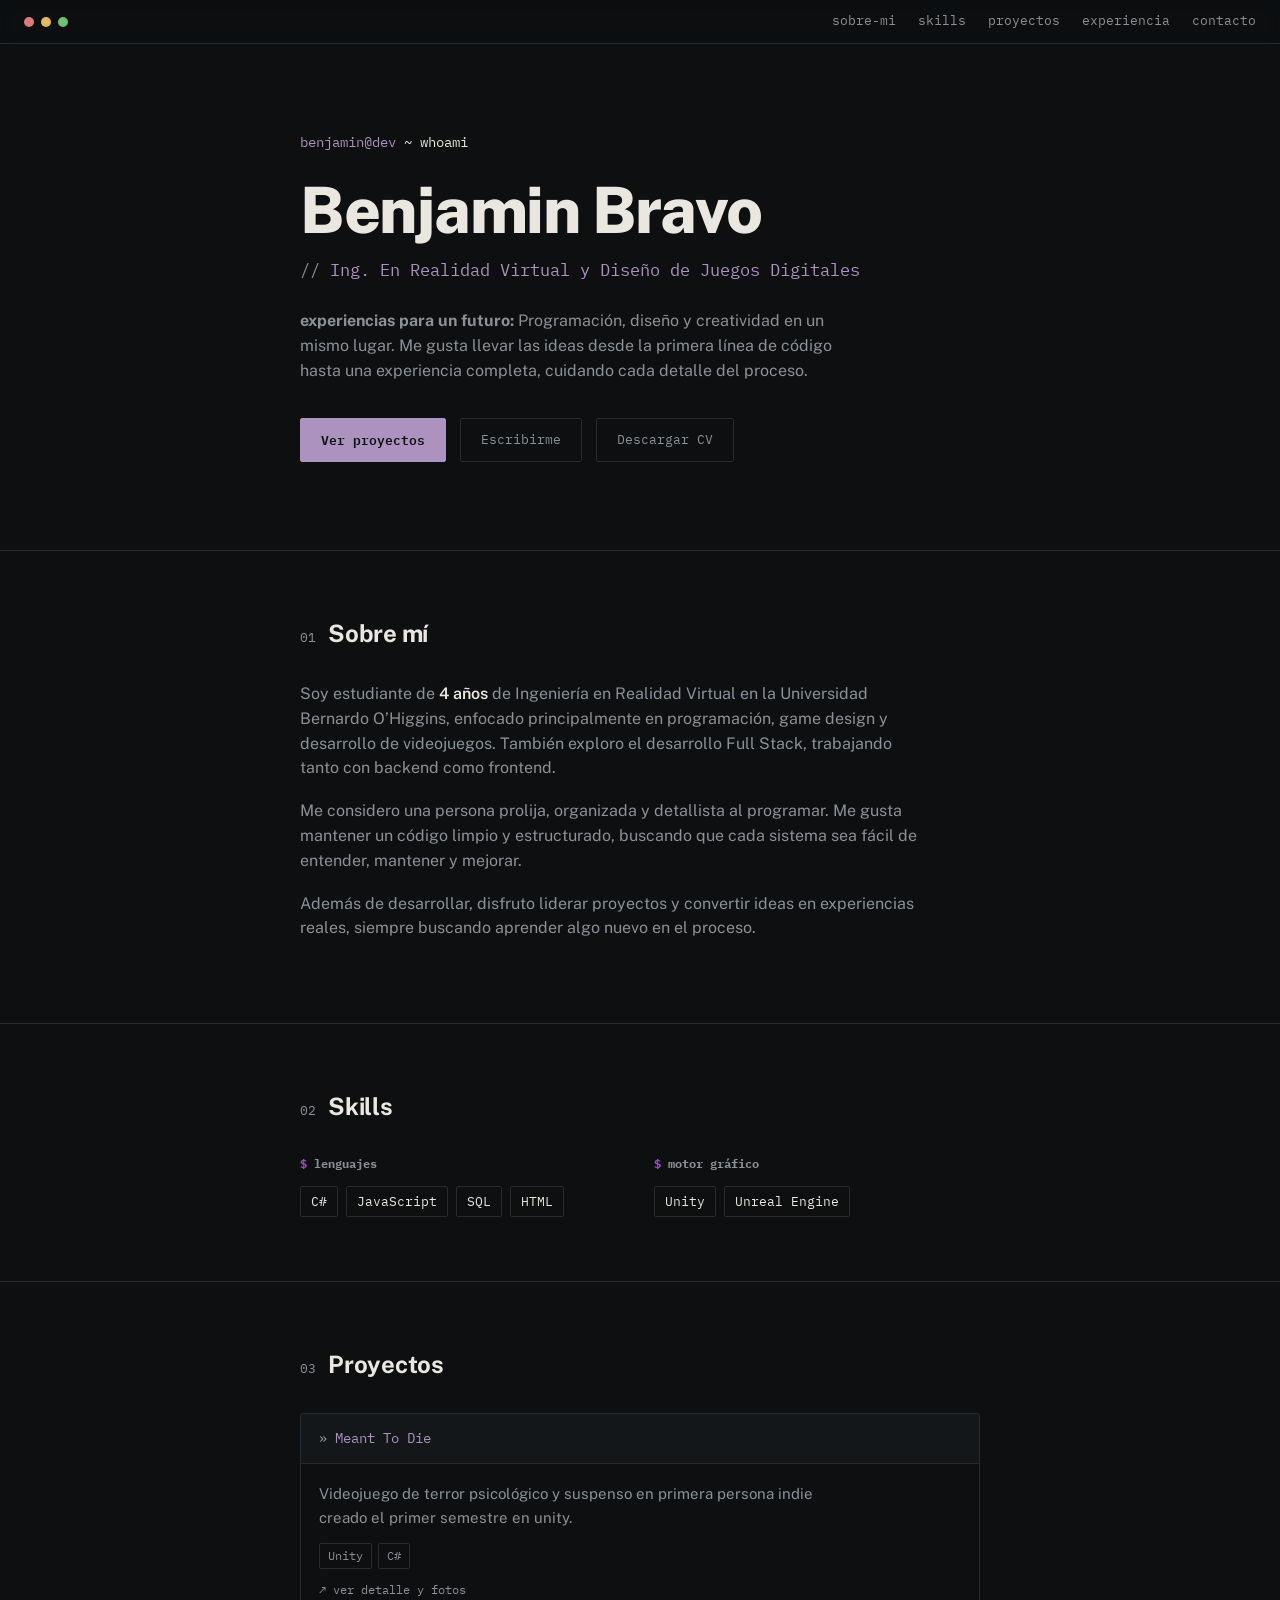
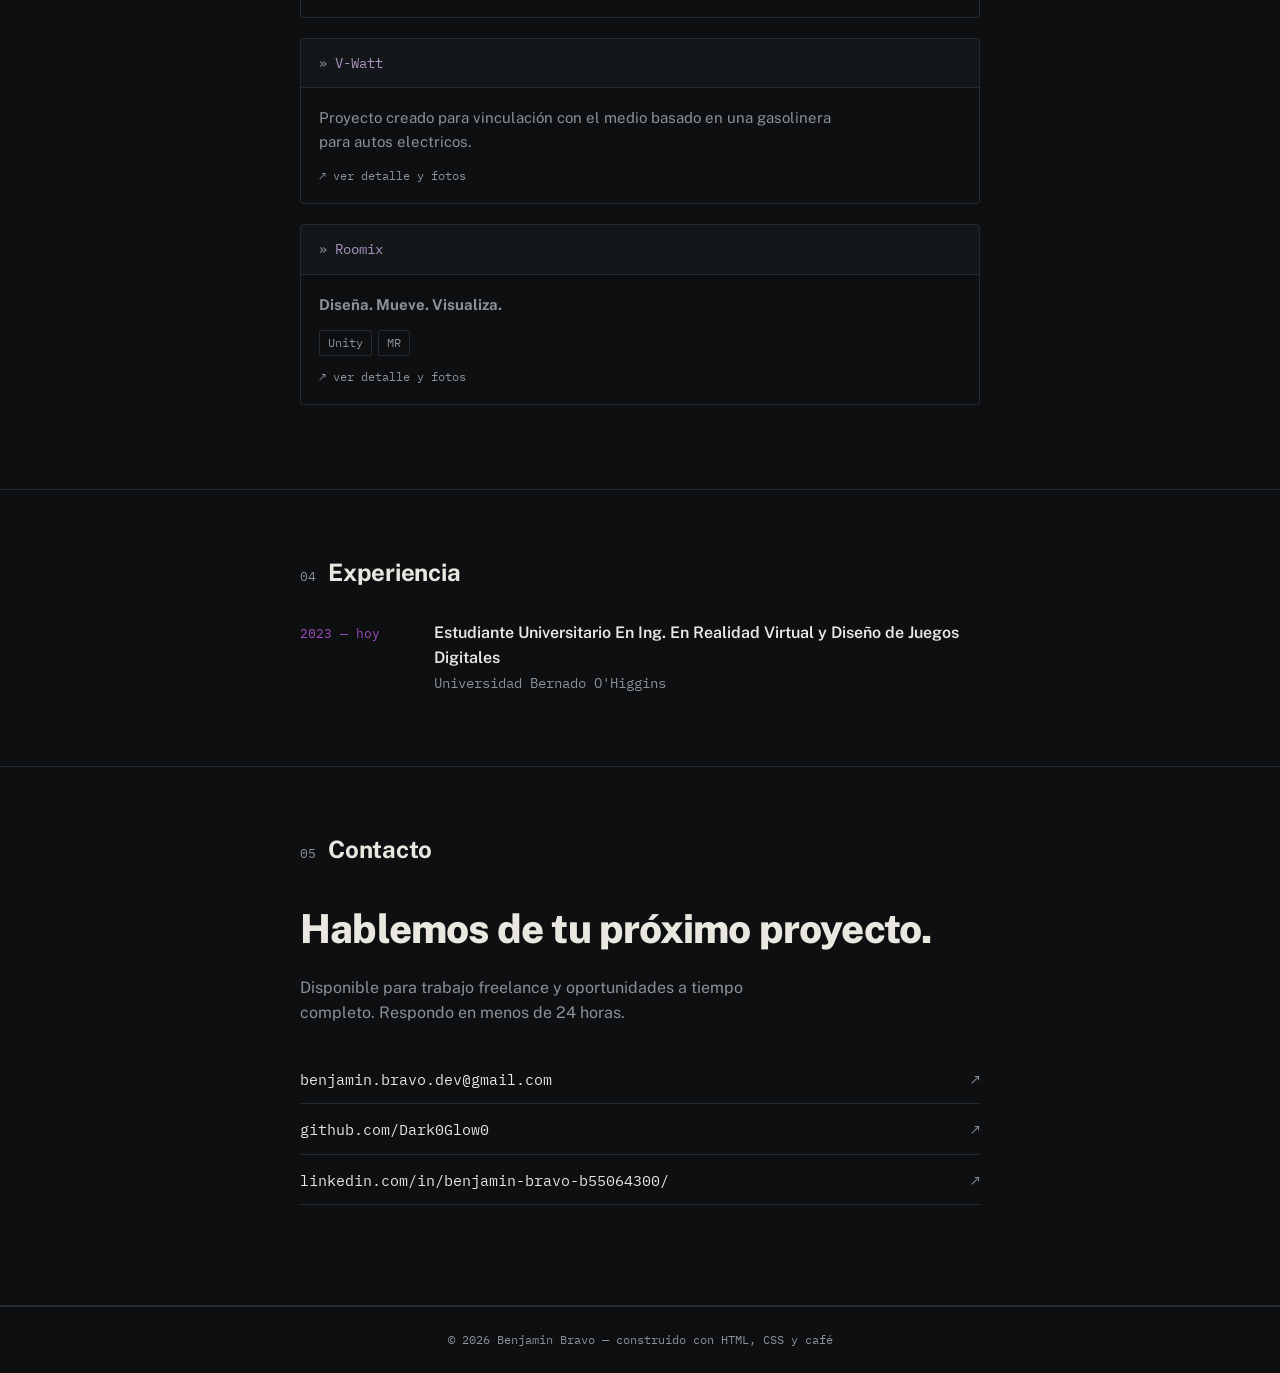
==== commit c8951509: "V2.5" ====
--- a/portafolio.html
+++ b/portafolio.html
@@ -348,13 +348,15 @@
     animation:carouselScroll 22s linear infinite;
   }
   .carousel:hover .carousel-track{ animation-play-state:paused; }
-  .carousel-track img{
+  .carousel-track img,
+  .carousel-track video{
     height:150px;
     width:220px;
     object-fit:cover;
     border-radius:2px;
     display:block;
     flex:0 0 auto;
+    background:#000;
   }
   @keyframes carouselScroll{
     from{ transform:translateX(0); }
@@ -389,7 +391,7 @@
     <div class="prompt-line"><span class="path">benjamin@dev</span><span class="cmd"> ~ whoami</span></div>
     <h1 class="name">Benjamin Bravo</h1>
     <p class="role">Ing. En Realidad Virtual y Diseño de Juegos Digitales</p>
-    <p class="bio">Construyo productos web de punta a punta: desde la arquitectura del backend hasta el último detalle de la interfaz. Me interesa el código legible tanto como el que funciona.</p>
+    <p class="bio"><strong>experiencias para un futuro:</strong> Programación, diseño y creatividad en un mismo lugar. Me gusta llevar las ideas desde la primera línea de código hasta una experiencia completa, cuidando cada detalle del proceso.</p>
     <div class="cta-row">
       <a class="btn btn-primary" href="#proyectos">Ver proyectos</a>
       <a class="btn btn-ghost" href="#contacto">Escribirme</a>
@@ -405,8 +407,9 @@
       <span class="section-num mono">01</span>
       <h2 class="section-title">Sobre mí</h2>
     </div>
-    <p class="about-text">Llevo <strong>6 años</strong> escribiendo software, la mayoría del tiempo en equipos pequeños donde una misma persona diseña la base de datos, arma la API y termina ajustando el CSS a las 11pm. Eso me dejó una forma de trabajar bastante pragmática: prefiero soluciones simples que se puedan mantener, antes que arquitecturas elegantes que nadie entiende al año siguiente.</p>
-    <p class="about-text">Fuera del código, contribuyo a un par de proyectos open source y escribo notas técnicas cortas sobre lo que voy aprendiendo.</p>
+    <p class="about-text">Soy estudiante de <strong>4 años</strong> de Ingeniería en Realidad Virtual en la Universidad Bernardo O’Higgins, enfocado principalmente en programación, game design y desarrollo de videojuegos. También exploro el desarrollo Full Stack, trabajando tanto con backend como frontend.</p>
+    <p class="about-text">Me considero una persona prolija, organizada y detallista al programar. Me gusta mantener un código limpio y estructurado, buscando que cada sistema sea fácil de entender, mantener y mejorar.</p>
+    <p class="about-text">Además de desarrollar, disfruto liderar proyectos y convertir ideas en experiencias reales, siempre buscando aprender algo nuevo en el proceso.</p>
   </div>
 </section>
 
@@ -415,7 +418,7 @@
   <div class="content">
     <div class="section-head">
       <span class="section-num mono">02</span>
-      <h2 class="section-title">Stack</h2>
+      <h2 class="section-title">Skills</h2>
     </div>
     <div class="skill-groups">
       <div class="skill-group">
@@ -428,7 +431,7 @@
         </div>
       </div>
       <div class="skill-group">
-        <h3>Graphic Motors</h3>
+        <h3>Motor Gráfico</h3>
         <div class="skill-tags">
           <span class="tag">Unity</span>
           <span class="tag">Unreal Engine</span>
@@ -451,7 +454,7 @@
         <span class="fname">Meant To Die</span>
       </div>
       <div class="project-body">
-        <p class="project-desc">Herramienta de optimización de rutas para repartos, usada por 3 pymes de logística. Reduce el tiempo de planificación diaria de 40 a 5 minutos.</p>
+        <p class="project-desc">Videojuego de terror psicológico y suspenso en primera persona indie creado el primer semestre en unity.</p>
         <div class="project-tags">
           <span class="tag">Unity</span><span class="tag">C#</span>
         </div>
@@ -461,32 +464,22 @@
 
     <div class="project" onclick="openModal('modal-notas')">
       <div class="project-head">
-        <span class="fname">notas-cli</span>
-        <div class="project-links">
-          <a href="#" target="_blank" onclick="event.stopPropagation()">código</a>
-        </div>
+        <span class="fname">V-Watt</span>
       </div>
       <div class="project-body">
-        <p class="project-desc">Cliente de terminal para tomar notas rápidas con sincronización en git. Proyecto personal, código abierto, ~400 estrellas en GitHub.</p>
-        <div class="project-tags">
-          <span class="tag">Go</span><span class="tag">SQLite</span>
-        </div>
+        <p class="project-desc">Proyecto creado para vinculación con el medio basado en una gasolinera para autos electricos.</p>
         <p class="project-open-hint" style="margin-top:12px;">ver detalle y fotos</p>
       </div>
     </div>
 
     <div class="project" onclick="openModal('modal-panel')">
       <div class="project-head">
-        <span class="fname">panel-metrica</span>
-        <div class="project-links">
-          <a href="#" target="_blank" onclick="event.stopPropagation()">código</a>
-          <a href="#" target="_blank" onclick="event.stopPropagation()">demo</a>
-        </div>
+        <span class="fname">Roomix</span>
       </div>
       <div class="project-body">
-        <p class="project-desc">Dashboard interno para visualizar métricas de producto en tiempo real, construido para un equipo de 12 personas.</p>
+        <p class="project-desc"><strong>Diseña. Mueve. Visualiza.</strong></p>
         <div class="project-tags">
-          <span class="tag">React</span><span class="tag">FastAPI</span><span class="tag">Redis</span>
+          <span class="tag">Unity</span><span class="tag">MR</span>
         </div>
         <p class="project-open-hint" style="margin-top:12px;">ver detalle y fotos</p>
       </div>
@@ -514,13 +507,13 @@
           <img src="Files/Imagenes/MTD_4.png" alt="Captura de ruteo.app 4" aria-hidden="true">
         </div>
       </div>
-      <p class="modal-desc">Herramienta de optimización de rutas para repartos, usada por <strong>3 pymes de logística</strong>. Calcula el orden óptimo de entregas considerando ventanas horarias, capacidad del vehículo y tráfico en tiempo real. Reduce el tiempo de planificación diaria de 40 a 5 minutos y ha bajado el kilometraje recorrido en promedio un 18%.</p>
+      <p class="modal-desc">Meant To Die es un juego de <strong>terror psicologico y suspenso en primera persona</strong>, que buscan una Experiencia que les genére inmersión total a través del estilo PSX, la falta de interfaz y mecánicas centradas en Mantener la cordura para no morir y evitar alucinaciones, deberas sobrevivir a los demonios internos del protagonista debido a sus brotes mientras sus propias acciones pueden llevarlo a la muerte.</p>
+      <p class="modal-desc">Meant To Die Fue presentado en <strong>Expogame 2023</strong> y <strong>Festigame 2025</strong>.</p>
       <div class="modal-tags">
         <span class="tag">Unity</span><span class="tag">C#</span>
       </div>
       <div class="modal-links">
-        <a href="#" target="_blank">ver código ↗</a>
-        <a href="#" target="_blank">ver demo ↗</a>
+        <a href="https://www.instagram.com/psychorrorgames/" target="_blank">ver instagram ↗</a>
       </div>
     </div>
   </div>
@@ -529,26 +522,24 @@
 <div class="modal-overlay" id="modal-notas" onclick="closeOnBackdrop(event, 'modal-notas')">
   <div class="modal-box">
     <div class="modal-head">
-      <span class="fname">notas-cli</span>
+      <span class="fname">V-Watt</span>
       <button class="modal-close" onclick="closeModal('modal-notas')">cerrar ✕</button>
     </div>
     <div class="modal-body">
       <div class="carousel">
         <div class="carousel-track">
-          <img src="https://placehold.co/440x300/14171a/8b9198?text=notas-cli+1" alt="Captura de notas-cli 1">
-          <img src="https://placehold.co/440x300/14171a/8b9198?text=notas-cli+2" alt="Captura de notas-cli 2">
-          <img src="https://placehold.co/440x300/14171a/8b9198?text=notas-cli+3" alt="Captura de notas-cli 3">
-          <img src="https://placehold.co/440x300/14171a/8b9198?text=notas-cli+1" alt="Captura de notas-cli 1" aria-hidden="true">
-          <img src="https://placehold.co/440x300/14171a/8b9198?text=notas-cli+2" alt="Captura de notas-cli 2" aria-hidden="true">
-          <img src="https://placehold.co/440x300/14171a/8b9198?text=notas-cli+3" alt="Captura de notas-cli 3" aria-hidden="true">
+          <video controls preload="metadata" poster="https://placehold.co/440x300/14171a/8b9198?text=▶+demo+V-Watt">
+            <source src="Files/Videos/Gasolinera_Final.mp4" type="video/mp4">
+          </video>
         </div>
       </div>
-      <p class="modal-desc">Cliente de terminal para tomar notas rápidas con <strong>sincronización en git</strong>. Cada nota se guarda como un archivo markdown versionado, así que el historial completo de cambios queda disponible sin depender de ningún servidor propio. Proyecto personal, código abierto, ~400 estrellas en GitHub.</p>
-      <div class="modal-tags">
-        <span class="tag">Go</span><span class="tag">SQLite</span>
-      </div>
+      <p class="modal-desc"><strong>próxima estación hacia la próxima generación</strong>.</p>
+      <p class="modal-desc"><strong>¡Es hora de conducir diferente!</strong></p>
+      <p class="modal-desc">En V-Watt, estamos construyendo el futuro sostenible, un cargador a la vez. Somos la primera red de electrolineras 100% solares, diseñadas para liberar a los conductores de las energías contaminantes y los gases de efecto invernadero.</p>
+      <p class="modal-desc">Nuestro compromiso es doble: Energía Limpia, Impulsamos tu auto eléctrico directamente con la energía del sol, reduciendo drásticamente la huella de carbono de cada viaje. Incentivos Verdes, Hemos creado un sistema de reservas y recompensas para premiar tu elección de cuidar el planeta, invitándote a formar parte activa de la solución. Dejemos atrás la gasolina.</p>
+      <p class="modal-desc">Abracemos la energía ilimitada y limpia. ¡Únete a V-Watt y recarga tu vehículo mientras impulsamos juntos un planeta más verde!</p>
       <div class="modal-links">
-        <a href="#" target="_blank">ver código ↗</a>
+        <a href="https://canva.link/xlicubz83bnzgkk" target="_blank">ver presentación ↗</a>
       </div>
     </div>
   </div>
@@ -557,29 +548,16 @@
 <div class="modal-overlay" id="modal-panel" onclick="closeOnBackdrop(event, 'modal-panel')">
   <div class="modal-box">
     <div class="modal-head">
-      <span class="fname">panel-metrica</span>
+      <span class="fname">Roomix</span>
       <button class="modal-close" onclick="closeModal('modal-panel')">cerrar ✕</button>
     </div>
     <div class="modal-body">
-      <div class="carousel">
-        <div class="carousel-track">
-          <img src="https://placehold.co/440x300/14171a/8b9198?text=panel-metrica+1" alt="Captura de panel-metrica 1">
-          <img src="https://placehold.co/440x300/14171a/8b9198?text=panel-metrica+2" alt="Captura de panel-metrica 2">
-          <img src="https://placehold.co/440x300/14171a/8b9198?text=panel-metrica+3" alt="Captura de panel-metrica 3">
-          <img src="https://placehold.co/440x300/14171a/8b9198?text=panel-metrica+4" alt="Captura de panel-metrica 4">
-          <img src="https://placehold.co/440x300/14171a/8b9198?text=panel-metrica+1" alt="Captura de panel-metrica 1" aria-hidden="true">
-          <img src="https://placehold.co/440x300/14171a/8b9198?text=panel-metrica+2" alt="Captura de panel-metrica 2" aria-hidden="true">
-          <img src="https://placehold.co/440x300/14171a/8b9198?text=panel-metrica+3" alt="Captura de panel-metrica 3" aria-hidden="true">
-          <img src="https://placehold.co/440x300/14171a/8b9198?text=panel-metrica+4" alt="Captura de panel-metrica 4" aria-hidden="true">
-        </div>
-      </div>
-      <p class="modal-desc">Dashboard interno para visualizar métricas de producto en <strong>tiempo real</strong>, construido para un equipo de 12 personas. Integra eventos vía WebSockets y permite armar paneles personalizados por equipo, con alertas automáticas cuando una métrica se sale de rango.</p>
+      <p class="modal-desc">ROOMIX es una <strong>aplicación de realidad mixta</strong> en desarrollo orientada a permitir que las personas visualicen, coloquen y muevan muebles dentro de su propio espacio para experimentar cómo se verían antes de tomar una decisión.</p>
       <div class="modal-tags">
-        <span class="tag">React</span><span class="tag">FastAPI</span><span class="tag">Redis</span>
+        <span class="tag">Unity</span><span class="tag">MR</span>
       </div>
       <div class="modal-links">
-        <a href="#" target="_blank">ver código ↗</a>
-        <a href="#" target="_blank">ver demo ↗</a>
+        <a href="https://canva.link/ok3jjlzo2n136rm" target="_blank">ver presentación ↗</a>
       </div>
     </div>
   </div>
@@ -596,27 +574,8 @@
     <div class="timeline-item">
       <div class="tl-date mono">2023 — hoy</div>
       <div class="tl-body">
-        <h4>Desarrollador Full-Stack Senior</h4>
-        <div class="tl-org">Empresa Tecnológica S.A.</div>
-        <p>Lidero el desarrollo del producto principal, de arquitectura a despliegue. Mentoría a dos desarrolladores junior.</p>
-      </div>
-    </div>
-
-    <div class="timeline-item">
-      <div class="tl-date mono">2021 — 2023</div>
-      <div class="tl-body">
-        <h4>Desarrollador Backend</h4>
-        <div class="tl-org">Startup Logística</div>
-        <p>Diseñé la API principal y el sistema de colas que procesa más de 50.000 eventos diarios.</p>
-      </div>
-    </div>
-
-    <div class="timeline-item">
-      <div class="tl-date mono">2019 — 2021</div>
-      <div class="tl-body">
-        <h4>Desarrollador Junior</h4>
-        <div class="tl-org">Agencia Web</div>
-        <p>Desarrollo de sitios a medida para clientes de retail y educación.</p>
+        <h4>Estudiante Universitario En Ing. En Realidad Virtual y Diseño de Juegos Digitales</h4>
+        <div class="tl-org">Universidad Bernado O'Higgins</div>
       </div>
     </div>
   </div>
@@ -661,6 +620,14 @@
       });
     }
   });
+
+  // Pausa el desplazamiento del carrusel mientras un video se está reproduciendo
+  document.querySelectorAll('.carousel-track video').forEach(function(video){
+    var track = video.closest('.carousel-track');
+    video.addEventListener('play', function(){ track.style.animationPlayState = 'paused'; });
+    video.addEventListener('pause', function(){ track.style.animationPlayState = ''; });
+    video.addEventListener('ended', function(){ track.style.animationPlayState = ''; });
+  });
 </script>
 </body>
-</html>
+</html>
